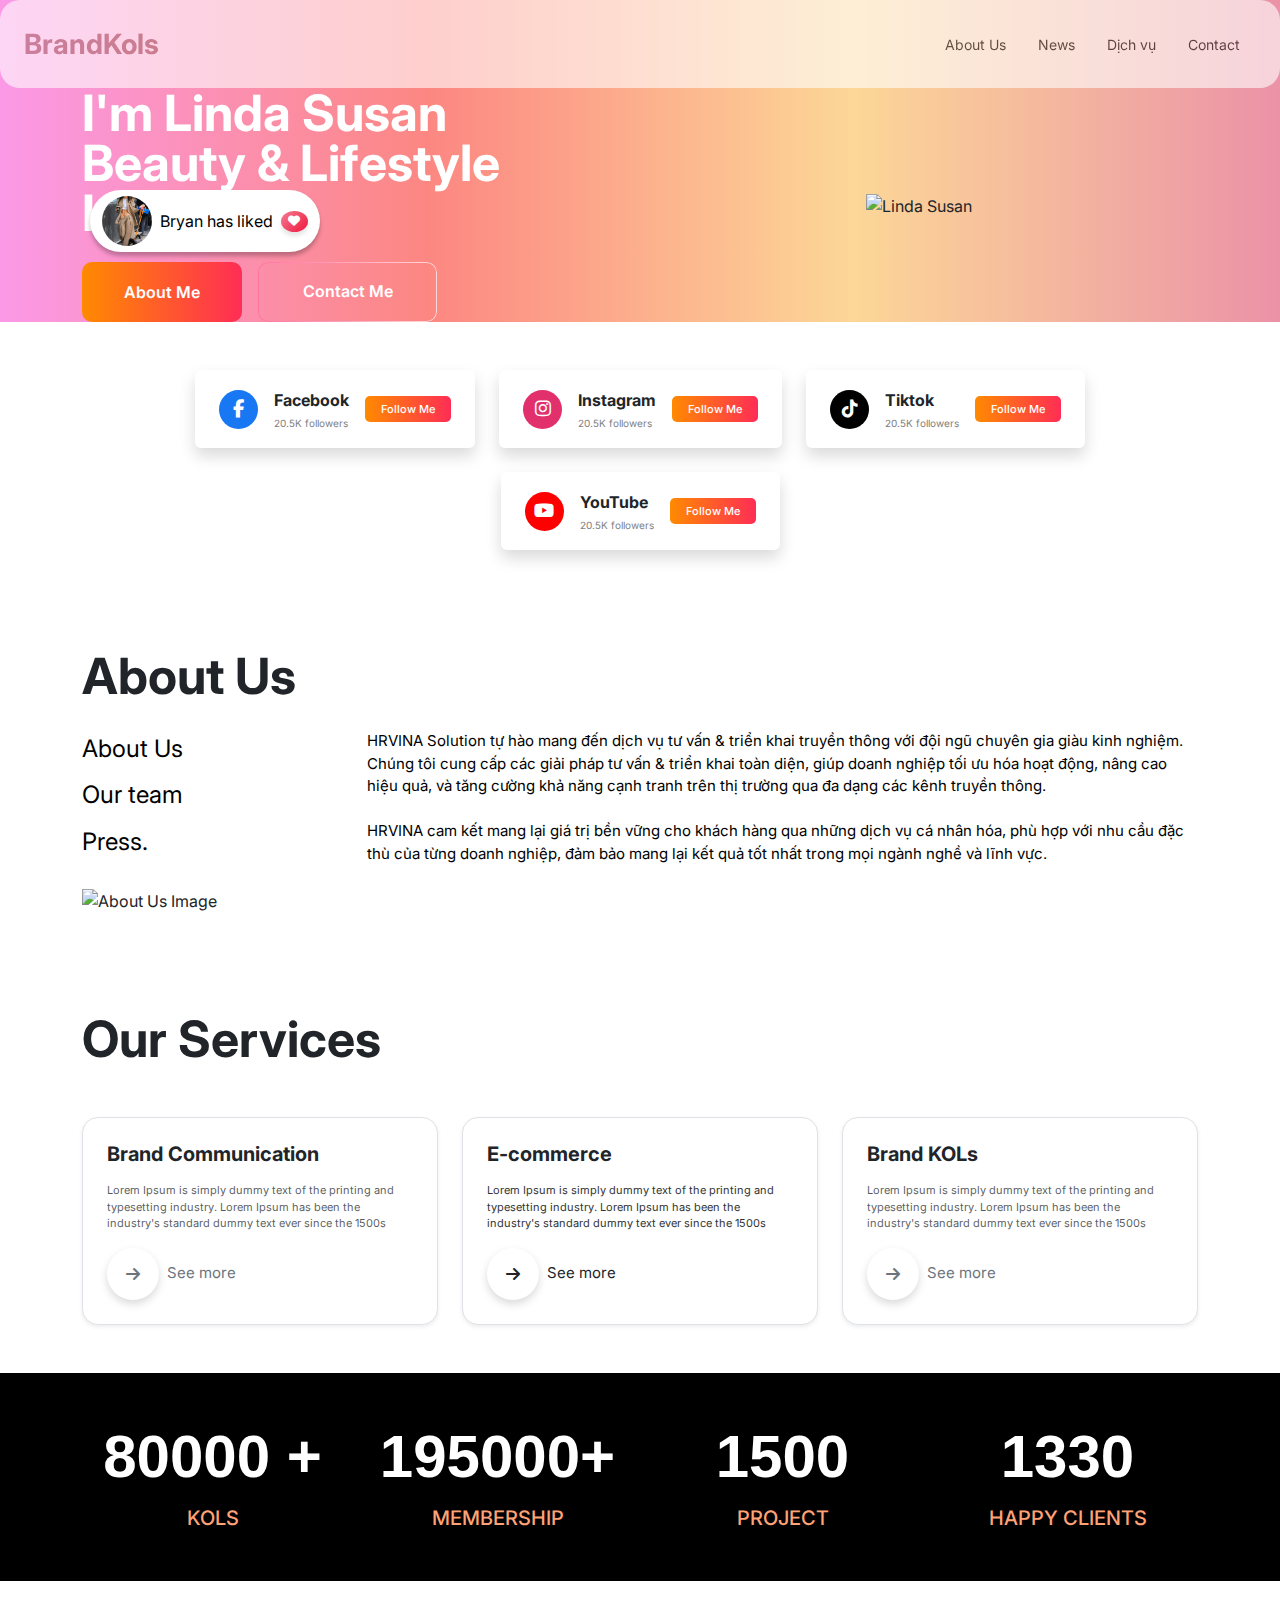
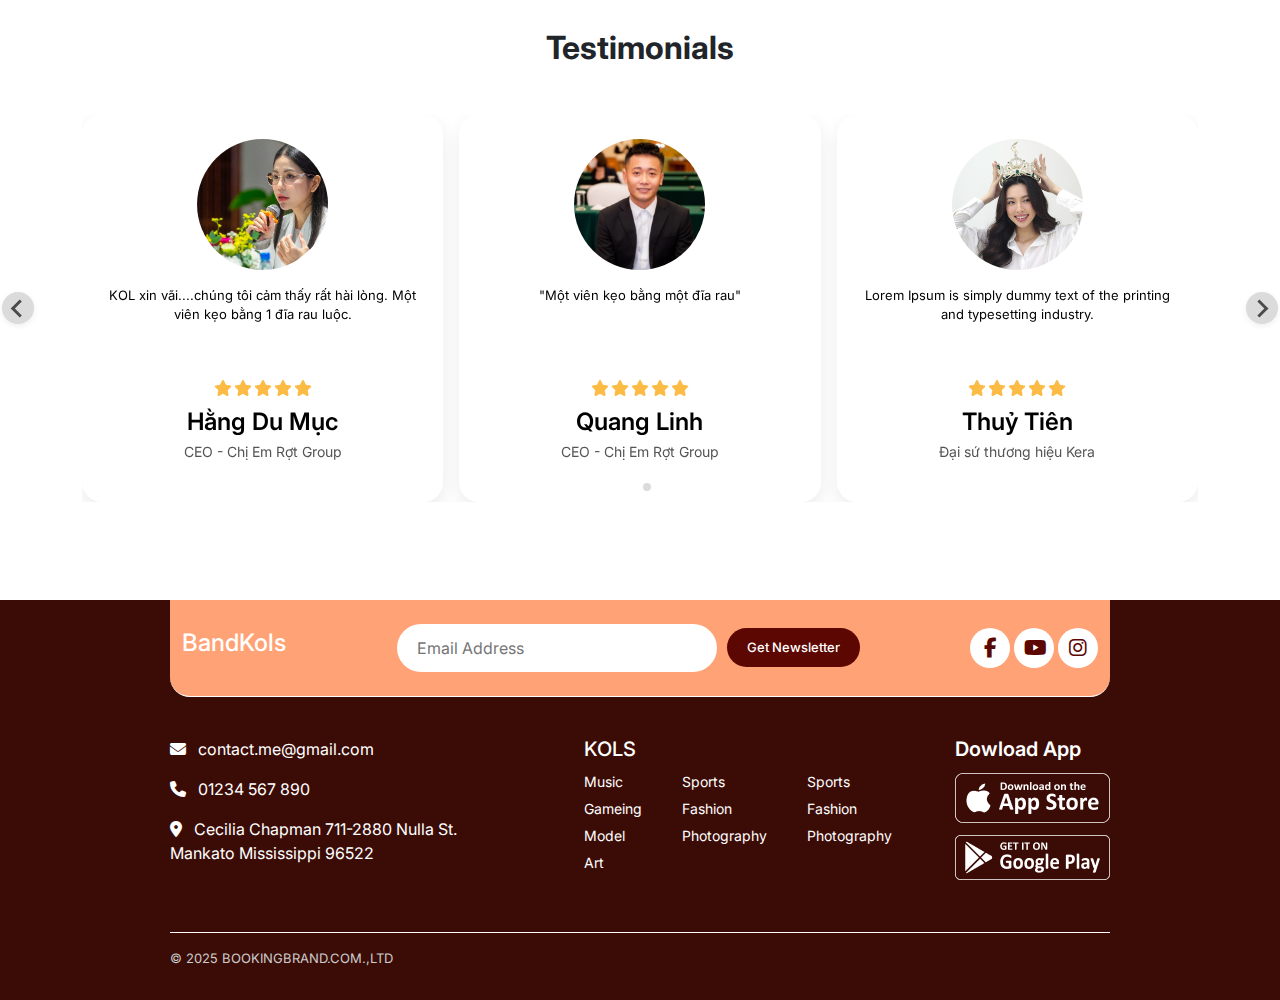
==== index.html @ 8db6a247 "first commit" ====
<!DOCTYPE html>
<html lang="en">
    <head>
        <meta charset="UTF-8" />
        <meta name="viewport" content="width=device-width, initial-scale=1.0" />
        <title>About</title>
        <link
            href="https://cdn.jsdelivr.net/npm/bootstrap@5.3.3/dist/css/bootstrap.min.css"
            rel="stylesheet"
        />
        <link
            href="https://fonts.googleapis.com/css2?family=Inter:wght@400;600;700&display=swap"
            rel="stylesheet"
        />
        <link
            href="https://cdnjs.cloudflare.com/ajax/libs/font-awesome/6.4.0/css/all.min.css"
            rel="stylesheet"
        />
        <link rel="stylesheet" href="css/style.css" />
        <link rel="stylesheet" href="css/home.css" />
        <link
            rel="stylesheet"
            href="https://unpkg.com/swiper/swiper-bundle.min.css"
        />
        <link
            rel="stylesheet"
            href="https://cdn.jsdelivr.net/npm/@splidejs/splide@4.1.4/dist/css/splide.min.css"
        />
    </head>

    <nav class="bg-white d-flex justify-content-center color_background_header">
        <div class="navbar_top_header header-wrapper d-flex justify-content-between align-items-center px-4 w-100">
          <!-- Logo -->
          <div class="fw-bold logo-text">BrandKols</div>
    
          <!-- Navigation (Desktop) -->
          <ul class="nav d-none d-md-flex">
            <li class="nav-item"><a class="nav-link" href="#">About Us</a></li>
            <li class="nav-item"><a class="nav-link" href="#">News</a></li>
            <li class="nav-item"><a class="nav-link" href="#">Dịch vụ</a></li>
            <li class="nav-item"><a class="nav-link" href="#">Contact</a></li>
          </ul>
    
          <!-- Hamburger (Mobile) -->
          <button class="btn d-md-none" type="button" data-bs-toggle="offcanvas" data-bs-target="#mobileMenu" aria-controls="mobileMenu">
            <i class="fas fa-bars fa-lg"></i>
          </button>
        </div>
      </nav>
    
      <!-- Offcanvas menu (Mobile) -->
      <div class="offcanvas offcanvas-end text-bg-white" tabindex="-1" id="mobileMenu" aria-labelledby="mobileMenuLabel">
        <div class="offcanvas-header">
          <h5 class="offcanvas-title fw-bold" id="mobileMenuLabel">Menu</h5>
          <button type="button" class="btn-close text-reset" data-bs-dismiss="offcanvas" aria-label="Close"></button>
        </div>
        <div class="offcanvas-body">
          <ul class="nav flex-column">
            <li class="nav-item"><a class="nav-link text-dark fw-semibold" href="#">About Us</a></li>
            <li class="nav-item"><a class="nav-link text-dark fw-semibold" href="#">News</a></li>
            <li class="nav-item"><a class="nav-link text-dark fw-semibold" href="#">Dịch vụ</a></li>
            <li class="nav-item"><a class="nav-link text-dark fw-semibold" href="#">Contact</a></li>
          </ul>
        </div>
      </div>

    <!-- Banner Section -->
    <section class="banner">
        <div
            class="container d-flex align-items-center justify-content-between flex-wrap"
        >
            <div class="like-bubble like-bubble-1">
                <img
                    class="avatar"
                    src="./images/client/home/user2.jpeg"
                    alt="Bryan Avatar"
                />
                <span class="like-text">Bryan has liked</span>
                <div class="like-heart">
                    <i class="fas fa-heart"></i>
                </div>
            </div>
            <div class="text-white" style="max-width: 690px">
                <h1 class="fw-bold mb-4 title_banner">
                    I'm Linda Susan<br />Beauty & Lifestyle<br />Influencer
                </h1>
                <div class="d-flex gap-3">
                    <a href="#" class="btn btn-gradient">About Me</a>
                    <a href="#" class="btn-outline-gradient">Contact Me</a>
                </div>
            </div>
            <div class="col-lg-6 col-12 text-center position-relative">
                <div class="like-bubble">
                    <img
                        class="avatar"
                        src="./images/client/home/user1.jpeg"
                        alt="Bryan Avatar"
                    />
                    <span class="like-text">Bryan has liked</span>
                    <div class="like-heart">
                        <i class="fas fa-heart"></i>
                    </div>
                </div>

                <div class="image_banner_container">
                    <img
                        src="./images/client/home/kol.png"
                        alt="Linda Susan"
                        class="banner_kol"
                    />
                </div>
            </div>
        </div>
    </section>

    <!-- Social Media Section -->
    <section class="py-5 bg-white">
        <div class="container d-flex justify-content-center gap-4 flex-wrap">
            <!-- Facebook -->
            <div
                class="social-card shadow rounded px-4 py-3 d-flex align-items-center gap-3 bg-white"
            >
                <div
                    class="social-icon d-flex align-items-center justify-content-center rounded-circle"
                    style="background-color: #1877f2"
                >
                    <i class="fab fa-facebook-f text-white"></i>
                </div>
                <div class="flex-grow-1">
                    <div class="fw-bold mb-1" style="font-size: 16px">
                        Facebook
                    </div>
                    <div style="font-size: 10px; color: #808080">
                        20.5K followers
                    </div>
                </div>
                <button class="btn btn-follow px-3 py-1">Follow Me</button>
            </div>

            <!-- Instagram -->
            <div
                class="social-card shadow rounded px-4 py-3 d-flex align-items-center gap-3 bg-white"
            >
                <div
                    class="social-icon d-flex align-items-center justify-content-center rounded-circle"
                    style="background-color: #e1306c"
                >
                    <i class="fab fa-instagram text-white"></i>
                </div>
                <div class="flex-grow-1">
                    <div class="fw-bold mb-1" style="font-size: 16px">
                        Instagram
                    </div>
                    <div style="font-size: 10px; color: #808080">
                        20.5K followers
                    </div>
                </div>
                <button class="btn btn-follow px-3 py-1">Follow Me</button>
            </div>

            <!-- TikTok -->
            <div
                class="social-card shadow rounded px-4 py-3 d-flex align-items-center gap-3 bg-white"
            >
                <div
                    class="social-icon d-flex align-items-center justify-content-center rounded-circle"
                    style="background-color: #000000"
                >
                    <i class="fab fa-tiktok text-white"></i>
                </div>
                <div class="flex-grow-1">
                    <div class="fw-bold mb-1" style="font-size: 16px">
                        Tiktok
                    </div>
                    <div style="font-size: 10px; color: #808080">
                        20.5K followers
                    </div>
                </div>
                <button class="btn btn-follow px-3 py-1">Follow Me</button>
            </div>

            <!-- YouTube -->
            <div
                class="social-card shadow rounded px-4 py-3 d-flex align-items-center gap-3 bg-white"
            >
                <div
                    class="social-icon d-flex align-items-center justify-content-center rounded-circle"
                    style="background-color: #ff0000"
                >
                    <i class="fab fa-youtube text-white"></i>
                </div>
                <div class="flex-grow-1">
                    <div class="fw-bold mb-1" style="font-size: 16px">
                        YouTube
                    </div>
                    <div style="font-size: 10px; color: #808080">
                        20.5K followers
                    </div>
                </div>
                <button class="btn btn-follow px-3 py-1">Follow Me</button>
            </div>
        </div>
    </section>

    <!-- About Section -->
    <section class="py-5 bg-white">
        <div class="container">
            <!-- Title lên trên toàn bộ -->
            <div class="row">
                <div class="col-12">
                    <h2
                        class="fw-bold mb-4"
                        class="title_about"
                        style="font-size: 50px"
                    >
                        About Us
                    </h2>
                </div>
            </div>

            <div class="row">
                <!-- Sidebar Text Left -->
                <div class="col-md-3 mb-4 mb-md-0">
                    <div class="about-sidebar-text">
                        <p class="mb-2">About Us</p>
                        <p class="mb-2">Our team</p>
                        <p class="mb-0">Press.</p>
                    </div>
                </div>

                <!-- Content Right -->
                <div class="col-md-9">
                    <p class="mb-4" style="font-size: 15px; color: #000">
                        HRVINA Solution tự hào mang đến dịch vụ tư vấn &amp;
                        triển khai truyền thông với đội ngũ chuyên gia giàu kinh
                        nghiệm. Chúng tôi cung cấp các giải pháp tư vấn &amp;
                        triển khai toàn diện, giúp doanh nghiệp tối ưu hóa hoạt
                        động, nâng cao hiệu quả, và tăng cường khả năng cạnh
                        tranh trên thị trường qua đa dạng các kênh truyền thông.
                        <br /><br />
                        HRVINA cam kết mang lại giá trị bền vững cho khách hàng
                        qua những dịch vụ cá nhân hóa, phù hợp với nhu cầu đặc
                        thù của từng doanh nghiệp, đảm bảo mang lại kết quả tốt
                        nhất trong mọi ngành nghề và lĩnh vực.
                    </p>
                </div>

                <div class="col-12">
                    <img
                        src="https://s3-alpha-sig.figma.com/img/ba74/3aff/f678697fcba863fe4411a57c6e38a514?Expires=1745798400&Key-Pair-Id=APKAQ4GOSFWCW27IBOMQ&Signature=Lo4QuohVaTyLdgjmE0UCAvsuoHHWmlbDdpWrbuQy6jIqQPmi07xOGeUFjFyzWnutqctYWrr8S89gPOhdlwSMHkicNh2QRIj278FguVv9rBLq82-7EhKbW~nOjTUVV0WBbpgcPv1z~[base64]"
                        alt="About Us Image"
                        class="about-us-img"
                    />
                </div>
            </div>
        </div>
    </section>

    <!-- Our Services   -->
    <section class="py-5 bg-white">
        <div class="container">
            <h2 class="fw-bold mb-5" style="font-size: 50px">Our Services</h2>
            <div class="row g-4">
                <!-- Card 1 -->
                <div class="col-md-4">
                    <div
                        class="service-card p-4 h-100 shadow-sm rounded-4 border"
                    >
                        <h5 class="fw-bold mb-3" style="font-size: 20px">
                            Brand Communication
                        </h5>
                        <p class="text-muted mb-3" style="font-size: 11px">
                            Lorem Ipsum is simply dummy text of the printing and
                            typesetting industry. Lorem Ipsum has been the
                            industry's standard dummy text ever since the 1500s
                        </p>
                        <div class="d-flex align-items-center gap-2 mt-auto">
                            <div class="icon-circle">
                                <i
                                    class="fa-solid fa-arrow-right text-secondary"
                                ></i>
                            </div>
                            <span class="text-secondary" style="font-size: 15px"
                                >See more</span
                            >
                        </div>
                    </div>
                </div>

                <!-- Card 2 - Highlight -->
                <div class="col-md-4">
                    <div
                        class="service-card p-4 h-100 shadow-sm rounded-4 border"
                    >
                        <h5 class="fw-bold mb-3" style="font-size: 20px">
                            E-commerce
                        </h5>
                        <p class="mb-3" style="font-size: 11px">
                            Lorem Ipsum is simply dummy text of the printing and
                            typesetting industry. Lorem Ipsum has been the
                            industry's standard dummy text ever since the 1500s
                        </p>
                        <div class="d-flex align-items-center gap-2 mt-auto">
                            <div class="icon-circle bg-white">
                                <i
                                    class="fa-solid fa-arrow-right text-dark"
                                ></i>
                            </div>
                            <span class="text-dark" style="font-size: 15px"
                                >See more</span
                            >
                        </div>
                    </div>
                </div>

                <!-- Card 3 -->
                <div class="col-md-4">
                    <div
                        class="service-card p-4 h-100 shadow-sm rounded-4 border"
                    >
                        <h5 class="fw-bold mb-3" style="font-size: 20px">
                            Brand KOLs
                        </h5>
                        <p class="text-muted mb-3" style="font-size: 11px">
                            Lorem Ipsum is simply dummy text of the printing and
                            typesetting industry. Lorem Ipsum has been the
                            industry's standard dummy text ever since the 1500s
                        </p>
                        <div class="d-flex align-items-center gap-2 mt-auto">
                            <div class="icon-circle">
                                <i
                                    class="fa-solid fa-arrow-right text-secondary"
                                ></i>
                            </div>
                            <span class="text-secondary" style="font-size: 15px"
                                >See more</span
                            >
                        </div>
                    </div>
                </div>
            </div>
        </div>
    </section>
    <!-- Stat Counter Section -->
    <section class="stat-section py-5">
        <div class="container">
            <div class="row text-center text-white">
                <div class="col-md-3">
                    <h2 class="stat-number">80000 +</h2>
                    <p class="stat-label">KOLS</p>
                </div>
                <div class="col-md-3">
                    <h2 class="stat-number">195000+</h2>
                    <p class="stat-label">MEMBERSHIP</p>
                </div>
                <div class="col-md-3">
                    <h2 class="stat-number">1500</h2>
                    <p class="stat-label">PROJECT</p>
                </div>
                <div class="col-md-3">
                    <h2 class="stat-number">1330</h2>
                    <p class="stat-label">HAPPY CLIENTS</p>
                </div>
            </div>
        </div>
    </section>
    <!-- Testimonial  -->
    <section class="testimonial-section py-5 bg-white">
        <div class="container">
            <h2 class="text-center fw-bold mb-5">Testimonials</h2>
            <div class="splide" id="testimonial-carousel">
                <div class="splide__track">
                    <ul class="splide__list">
                        <li class="splide__slide">
                            <div class="testimonial-card p-4 text-center">
                                <img src="./images/client/home/testimonial/user1.jpeg" alt="avatar" class="testimonial-avatar mb-3" />
                                <p class="testimonial-content">KOL xin vãi....chúng tôi cảm thấy rất hài lòng. Một viên kẹo bằng 1 đĩa rau luộc.</p>
                                <div class="testimonial-stars mb-2">
                                    <i class="fas fa-star"></i><i class="fas fa-star"></i><i class="fas fa-star"></i><i class="fas fa-star"></i><i class="fas fa-star"></i>
                                </div>
                                <h5 class="testimonial-name">Hằng Du Mục</h5>
                                <p class="testimonial-role">CEO - Chị Em Rợt Group</p>
                            </div>
                        </li>
                        <li class="splide__slide">
                            <div class="testimonial-card p-4 text-center">
                                <img src="./images/client/home/testimonial/user2.png" alt="avatar" class="testimonial-avatar mb-3" />
                                <p class="testimonial-content">"Một viên kẹo bằng một đĩa rau"</p>
                                <div class="testimonial-stars mb-2">
                                    <i class="fas fa-star"></i><i class="fas fa-star"></i><i class="fas fa-star"></i><i class="fas fa-star"></i><i class="fas fa-star"></i>
                                </div>
                                <h5 class="testimonial-name">Quang Linh</h5>
                                <p class="testimonial-role">CEO - Chị Em Rợt Group</p>
                            </div>
                        </li>
                        <li class="splide__slide">
                            <div class="testimonial-card p-4 text-center">
                                <img src="./images/client/home/testimonial/user3.jpeg" alt="avatar" class="testimonial-avatar mb-3" />
                                <p class="testimonial-content">Lorem Ipsum is simply dummy text of the printing and typesetting industry.</p>
                                <div class="testimonial-stars mb-2">
                                    <i class="fas fa-star"></i><i class="fas fa-star"></i><i class="fas fa-star"></i><i class="fas fa-star"></i><i class="fas fa-star"></i>
                                </div>
                                <h5 class="testimonial-name">Thuỷ Tiên</h5>
                                <p class="testimonial-role">Đại sứ thương hiệu Kera</p>
                            </div>
                        </li>
                        <li class="splide__slide">
                            <div class="testimonial-card p-4 text-center">
                                <img src="./images/client/home/testimonial/odp.jpeg" alt="avatar" class="testimonial-avatar mb-3" />
                                <p class="testimonial-content">Lorem Ipsum is simply dummy text of the printing and typesetting industry.</p>
                                <div class="testimonial-stars mb-2">
                                    <i class="fas fa-star"></i><i class="fas fa-star"></i><i class="fas fa-star"></i><i class="fas fa-star"></i><i class="fas fa-star"></i>
                                </div>
                                <h5 class="testimonial-name">Ôn Dĩ Phàm</h5>
                                <p class="testimonial-role">OP</p>
                            </div>
                        </li>
                    </ul>
                </div>
            </div>
        </div>
    </section>
    <!-- Footer  -->
    <footer class="footer">
        <div class="newsletter-bar">
            <div class="newsletter-content container">
                <h4>BandKols</h4>
                <div class="newsletter-form">
                    <input type="email" placeholder="Email Address" />
                    <button class="btn-newsletter">Get Newsletter</button>
                </div>
                <div class="social-icons">
                    <i class="fab fa-facebook-f"></i>
                    <i class="fab fa-youtube"></i>
                    <i class="fab fa-instagram"></i>
                </div>
            </div>
        </div>

        <div class="footer-main container">
            <div class="footer-contact">
                <p><i class="fas fa-envelope"></i> contact.me@gmail.com</p>
                <p><i class="fas fa-phone"></i> 01234 567 890</p>
                <p>
                    <i class="fas fa-map-marker-alt"></i> Cecilia Chapman
                    711-2880 Nulla St. Mankato Mississippi 96522
                </p>
            </div>
            <div class="footer-links-container">
                <div class="footer-links">
                    <h5>KOLS</h5>
                    <div class="link-columns">
                        <ul>
                            <li>Music</li>
                            <li>Gameing</li>
                            <li>Model</li>
                            <li>Art</li>
                        </ul>
                        <ul>
                            <li>Sports</li>
                            <li>Fashion</li>
                            <li>Photography</li>
                        </ul>
                        <ul>
                            <li>Sports</li>
                            <li>Fashion</li>
                            <li>Photography</li>
                        </ul>
                    </div>
                </div>
                <div class="footer-app">
                    <h5>Dowload App</h5>
                    <img
                        src="images/client/footers/appstore.png"
                        alt="App Store"
                        class="store-btn"
                    />
                    <img
                        src="images/client/footers/google_play.png"
                        alt="Google Play"
                        class="store-btn"
                    />
                </div>
            </div>
        </div>

        <div class="footer-bottom">
            <p>© 2025 BOOKINGBRAND.COM.,LTD</p>
        </div>
    </footer>
    <!-- Scripts -->
    <script src="https://cdn.jsdelivr.net/npm/@splidejs/splide@4.1.4/dist/js/splide.min.js"></script>
    <script src="js/home.js"></script>
    <script src="https://cdn.jsdelivr.net/npm/bootstrap@5.3.3/dist/js/bootstrap.bundle.min.js"></script>
</html>
---- css/style.css ----
body {
    font-family: "Inter", sans-serif;
}
/* HEAER  */

.header-wrapper {
    width: 1320px;
    max-width: 100%;
    height: 88px;
    background: #fff;
    border-radius: 20px;
}

.logo-text {
    font-size: 28px;
    font-weight: 700;
  
}

/* Menu link style */
.nav-link {
    font-family: "Inter";
    font-size: 14px;
    font-weight: 400;
    color: #000;
}

/* Hamburger icon */
.menu-icon {
    font-size: 28px;
    color: #6e3f64;
}

.banner{
    background: linear-gradient(90deg,#FB99E7, #FC8782,#FCD797, #EB92A7 );
    overflow: hidden;
}

.title_banner {
    font-family: 'Inter', sans-serif;
    font-size: 50px;
    font-weight: 800;
    line-height: 1;
    color: #fff;
    text-align: left;
}


.banner_kol {
    width: 542px;
    max-width: 100%;
    object-fit: cover;
}

/* Main content */
.like-bubble {
    display: flex;
    align-items: center;
    position: absolute;
    top: 530px; /* điều chỉnh vị trí theo thiết kế */
    left: 0px;
    background-color: white;
    border-radius: 31px;
    padding: 6px 12px;
    box-shadow: 0 4px 4px rgba(0, 0, 0, 0.25);
    max-width: fit-content;
    z-index: 10;
}

.like-bubble-1 {
    top: 190px;
    left: 7%;
}

.like-bubble .avatar {
    width: 50px;
    height: 50px;
    border-radius: 50%;
    object-fit: cover;
    margin-right: 8px;
}

.like-bubble .like-text {
    font-family: "Inter", sans-serif;
    font-size: 16px;
    color: #000;
    font-weight: 400;
    line-height: 1;
}

.like-bubble .like-heart {
    width: 27px;
    height: 21px;
    background: linear-gradient(135deg, #f57d93, #ef143c);
    border-radius: 50%;
    display: flex;
    align-items: center;
    justify-content: center;
    margin-left: 8px;
    box-shadow: 0 4px 4px rgba(0, 0, 0, 0.1);
}

.like-bubble .like-heart i {
    color: white;
    font-size: 12px;
}

/* ______ */


/* BUTTON - Gradient Filled */
.btn-gradient {
    background: linear-gradient(90deg, #ff8a00, #ff2d55);
    border: none;
    color: white;
    font-weight: 600;
    border-radius: 10px;
    width: 160px;
    height: 60px;
    display: flex;
    align-items: center;
    justify-content: center;
    transition: all 0.3s ease;
}

/* BUTTON - Gradient Outline */
.btn-outline-gradient {
    text-decoration: none;
    position: relative;
    display: inline-block;
    width: 179px;
    height: 60px;
    line-height: 58px;
    text-align: center;
    font-weight: 600;
    color: white;
    border-radius: 10px;
    z-index: 1;
    transition: all 0.3s ease;
}

.btn-outline-gradient:hover::before {
    background: linear-gradient(90deg, #ff417c, #ffb7b7);
    /* đậm hơn */
}

.btn-outline-gradient::before {
    content: "";
    position: absolute;
    inset: 0;
    padding: 1px;
    border-radius: 10px;
    background: linear-gradient(90deg, #ff73a1, #ffdada);
    -webkit-mask: linear-gradient(#fff 0 0) content-box,
        linear-gradient(#fff 0 0);
    -webkit-mask-composite: xor;
    mask-composite: exclude;
    z-index: -1;
}

.btn-outline-gradient:hover,
.btn-gradient:hover {
    transform: translateY(-4px);
}

/* SOCIAL CARD */
.social-card {
    height: 78px;
    background-color: #fff;
    border-radius: 10px;
    box-shadow: 0 8px 20px rgba(0, 0, 0, 0.06);
    display: flex;
    align-items: center;
    padding: 16px;
    gap: 16px;
    transition: transform 0.2s ease-in-out;
}

.social-card:hover {
    transform: translateY(-4px);
}

.social-icon {
    width: 39px;
    height: 39px;
    min-width: 39px;
    min-height: 39px;
    border-radius: 50%;
    font-size: 18px;
    display: flex;
    align-items: center;
    justify-content: center;
    flex-shrink: 0;
}

.social-info {
    flex-grow: 1;
}

.social-info .social-name {
    font-size: 16px;
    font-weight: 600;
    color: #111;
    margin-bottom: 2px;
}

.social-info .social-followers {
    font-size: 10px;
    color: #808080;
    margin: 0;
}

/* Follow Me Button */
.btn-follow {
    font-size: 11px;
    font-weight: 500;
    color: #fff;
    background: linear-gradient(90deg, #ff8a00, #ff2d55);
    border: none;
    border-radius: 5px;
    height: 26px;
    padding: 0 12px;
    white-space: nowrap;
    transition: background 0.3s;
}

.btn-follow:hover {
    background: linear-gradient(90deg, #ff2d55, #ff8a00);
}

/* About Us  */
.about-sidebar-text {
    font-size: 24px;
    font-weight: 400;
    font-family: "Inter", sans-serif;
    color: #000;
    line-height: 1.6;
}

.about-us-img {
    width: 100%;
    display: block;
}

.title_about{
    margin-left: 25%;
}

.our-services-title {
    font-size: 50px;
    font-weight: 600;
    margin-bottom: 40px;
    color: #000;
}

.service-card {
    background-color: #fff;
    transition: all 0.3s ease;
    border: 1px solid #eee;
}

.service-card h5 {
    font-size: 20px;
    font-weight: 700;
    margin-bottom: 12px;
}

.service-card p {
    font-size: 11px;
    color: #333;
    margin-bottom: 16px;
}

.service-card .see-more {
    display: flex;
    align-items: center;
    gap: 10px;
    margin-top: auto;
}

.service-card .see-more span {
    font-size: 15px;
    font-weight: 400;
    color: #333;
}

.icon-circle {
    width: 52px;
    height: 52px;
    background-color: white;
    border-radius: 50%;
    display: flex;
    align-items: center;
    justify-content: center;
    box-shadow: 0px 4px 4px rgba(0, 0, 0, 0.25);
}

.service-highlight h5,
.service-highlight p,
.service-highlight .see-more span {
    color: #000 !important;
}

/* Text và icon màu đen khi hover để đảm bảo dễ đọc */
.service-card:hover h5,
.service-card:hover p,
.service-card:hover span {
    color: #000 !important;
}

.service-card .icon-circle {
    width: 52px;
    height: 52px;
    border-radius: 50%;
    display: flex;
    align-items: center;
    justify-content: center;
    box-shadow: 0 4px 8px rgba(0, 0, 0, 0.15);
    transition: background-color 0.3s ease;
}

.service-card:hover {
    cursor: pointer;
    background-color: #ffa276;
    transform: translateY(-4px);
    border-color: transparent;
}

/* Testimonial   */
.testimonial-title {
    font-size: 42px;
    color: #000;
}

.testimonial-card {
    background-color: #fff;
    border-radius: 20px;
    box-shadow: 0 8px 20px rgba(0, 0, 0, 0.08);
    transition: all 0.3s ease;
}

.testimonial-card:hover {
    cursor: pointer;
    transform: translateY(-6px);
    box-shadow: 0 12px 24px rgba(0, 0, 0, 0.15);
}

.testimonial-avatar {
    width: 131px;
    height: 131px;
    border-radius: 50%;
    object-fit: cover;
}

.testimonial-content {
    height: 78px;
    font-size: 13px;
    color: #000;
    margin-bottom: 12px;
    line-height: 1.5;
}

.testimonial-stars i {
    color: #fcbb45;
    font-size: 16px;
    margin: 0 1px;
}

.testimonial-name {
    font-weight: 600;
    font-size: 24px;
    color: #000;
    margin-bottom: 4px;
}

.testimonial-role {
    font-size: 14px;
    color: #555;
}

/* Stat Counter Section */
.stat-section {
    background-color: #000000;
    padding: 60px 0;
}

.stat-number {
    font-family: "Rajdhani", sans-serif;
    font-size: 60px;
    font-weight: 700;
    color: #ffffff;
    margin-bottom: 10px;
}

.stat-label {
    font-family: "Inter", sans-serif;
    font-size: 20px;
    font-weight: 500;
    color: #ffa276;
    margin: 0;
}

/* Footer  */
.footer {
    background-color: #3b0c06;
    color: white;
    font-family: "Inter", sans-serif;
    padding-top: 0;
}

.footer-links-container{
    width: 56%;
    display: flex;
    justify-content: space-between;
}

/* Top bar */
.newsletter-bar {
    background-color: #ffa276;
    padding: 24px 0;
    border-bottom: 1px solid #fff;
    border-radius: 0 0 20px 20px;
}

.newsletter-content {
    display: flex;
    align-items: center;
    justify-content: space-between;
    gap: 20px;
    flex-wrap: wrap;
}

.newsletter-form {
    display: flex;
    align-items: center;
    gap: 10px;
}

.newsletter-form input {
    padding: 12px 20px;
    border-radius: 25px;
    border: none;
    width: 320px;
    max-width: 100%;
}

.btn-newsletter {
    background-color: #5c0702;
    color: white;
    border: none;
    padding: 10px 20px;
    border-radius: 20px;
    font-size: 13px;
    font-weight: 500;
    cursor: pointer;
}

.social-icons i {
    font-size: 20px;
    background: white;
    color: #5c0702;
    border-radius: 50%;
    padding: 10px;
    width: 40px;
    height: 40px;
    text-align: center;
    line-height: 20px;
}

/* Footer */
.footer {
    margin-top: 50px;
    padding: 0 170px 0px;
}

.footer-main {
    display: flex;
    justify-content: space-between;
    padding: 40px 0;
    flex-wrap: wrap;
    gap: 40px;
}

.footer-contact p i {
    margin-right: 8px;
}

.footer-links h5 {
    font-size: 20px;
    margin-bottom: 10px;
}

.link-columns {
    display: flex;
    gap: 40px;
}

.link-columns ul {
    list-style: none;
    padding: 0;
    margin: 0;
}

.link-columns li {
    font-size: 14px;
    margin-bottom: 6px;
}

/* App section */
.footer-app h5 {
    font-family: 'Inter', sans-serif;
    font-size: 20px;
    font-weight: 600;
    color: #ffffff;
    margin-bottom: 12px;
}

.store-btn {
    display: block;
    width: 155px;
    height: auto;
    margin-bottom: 12px;
}


/* Bottom */
.footer-bottom {
    font-size: 13px;
    color: #ccc;
    border-top: 1px solid #fff;
    padding: 16px 0;
}

.footer-contact p {
    max-width: 300px;
    word-wrap: break-word;
    white-space: normal;
}
@media (max-width: 1200px) {
    h1.fw-bold {
        font-size: 56px !important;
    }

    .btn-gradient,
    .btn-outline-gradient {
        width: 140px;
        height: 50px;
    }

    .like-bubble {
        transform: scale(0.9);
    }
}

@media (max-width: 992px) {
    .like-bubble-1 {
        top: 160px;
        left: 80px;
    }

    .like-bubble {
        top: 480px;
    }

    .btn-gradient,
    .btn-outline-gradient {
        width: 130px;
        height: 45px;
        font-size: 14px;
    }

    .about-sidebar-text {
        font-size: 20px;
    }

    .service-card h5 {
        font-size: 18px;
    }

    .stat-number {
        font-size: 42px;
    }
}

@media (max-width: 768px) {
    h1.fw-bold {
        font-size: 50px !important;
    }
    .title_banner{
        opacity: 0.8;
        max-width: 100%;
    }
    .btn.btn-gradient, .btn-outline-gradient {
        display: none;
      }

    .text-white {
        text-align: center;
        margin: 0 auto;
    }

    .container.d-flex.align-items-center {
        justify-content: center !important;
        text-align: center;
    }

    .like-bubble {
        top: 450px;
        left: 50%;
        transform: translateX(-50%) scale(0.9);
    }

    .btn-gradient,
    .btn-outline-gradient {
        width: 120px;
        height: 45px;
        font-size: 14px;
        margin: 0 auto;
    }

    .newsletter-content {
        flex-direction: column;
        align-items: flex-start;
    }

    .footer-main {
        flex-direction: column;
        padding: 20px;
    }

    .link-columns {
        flex-direction: column;
    }

    .stat-section .col-md-3 {
        margin-bottom: 24px;
    }

    .stat-number {
        font-size: 36px;
    }
}

@media (max-width: 576px) {
    .navbar_top_header{
        margin: 0 20px;
    }
    .title_banner{
        margin: 40px 10px 0px 10px;
    }
    .like-bubble {
        top: 340px;
        transform: translateX(-50%) scale(0.8);
    }
    .like-bubble-1 {
        top: 440px;
        left: 99px;
        width: 176px;
    }
    .banner_kol {
        margin-left: 95px;
    }
    .like-bubble .avatar{
       width: 36px;
       height: 36px;
       flex-shrink: 0;
    }
    .btn-gradient,
    .btn-outline-gradient {
        width: 100%;
        max-width: 250px;
    }

    .newsletter-form {
        flex-direction: column;
        align-items: stretch;
        width: 100%;
    }

    .newsletter-form input {
        width: 100%;
    }

    .social-card {
        flex-direction: column;
        height: auto;
        align-items: flex-start;
    }

    .testimonial-avatar {
        width: 100px;
        height: 100px;
    }
}

/* header  */
@media (max-width: 992px) {
    .header-wrapper {
        height: 70px;
        border-radius: 16px;
    }

    .logo-text {
        font-size: 24px;
    }

    .menu-icon {
        font-size: 24px;
    }
}

@media (max-width: 768px) {
    .header-wrapper {
        padding: 0 16px;
        height: 60px;
        border-radius: 12px;
        justify-content: space-between;
    }

    .logo-text {
        font-size: 20px;
    }

    nav .nav {
        display: none !important;
      }

    .menu-icon {
        display: block;
        font-size: 24px;
    }
}

/* footer responsive */
@media (max-width: 992px) {
    .footer {
        padding: 0 40px;
    }

    .footer-main {
        flex-direction: column;
        align-items: flex-start;
        padding: 30px 0;
        gap: 30px;
    }

    .link-columns {
        flex-wrap: wrap;
        gap: 24px;
    }

    .footer-contact p {
        font-size: 14px;
    }

    .footer-links h5,
    .footer-app h5 {
        font-size: 18px;
    }

    .store-btn {
        width: 140px;
    }

    .newsletter-bar {
        flex-direction: column;
        text-align: left;
        gap: 16px;
        padding: 20px;
        border-radius: 0 0 20px 20px;
    }

    .newsletter-form {
        width: 100%;
        flex-direction: column;
        gap: 12px;
    }

    .newsletter-form input {
        width: 100%;
    }

    .social-icons {
        display: flex;
        gap: 10px;
    }

    .social-icons i {
        width: 36px;
        height: 36px;
        font-size: 18px;
    }
}

@media (max-width: 576px) {
    .footer {
        padding: 0 20px;
    }
    .footer-links-container{
        display: flex;
        justify-content: space-between;
    }
    .footer-contact,
    .footer-links,
    .footer-app {
        width: 100%;
    }

    .footer-contact p,
    .footer-links li {
        font-size: 13px;
    }

    .footer-links h5,
    .footer-app h5 {
        font-size: 16px;
    }

    .store-btn {
        width: 100%;
        max-width: 280px;
    }

    .footer-bottom {
        font-size: 12px;
    }

    .newsletter-bar {
        padding: 20px 16px;
    }

    .newsletter-form input {
        font-size: 14px;
    }

    .btn-newsletter {
        width: 100%;
    }
    .footer-links li {
        font-size: 12px;
    }

    .store-btn {
        width: 100%;
        max-width: 250px;
    }

    .footer-links,
    .footer-app {
        width: 100%;
    }
}
---- css/home.css ----
.color_background_header {
    background: linear-gradient(90deg, #fb99e7, #fc8782, #fcd797, #eb92a7);
}

.header-wrapper {
    opacity: 0.6;
    width: 1320px !important;
    max-width: 100%;
}

.logo-text{
    color: #AB6E6E;
}
/* CSS để đẩy mũi tên ra xa 2 bên */
.splide__arrow--prev {
    left: -80px; /* chỉnh khoảng cách bên trái */
}

.splide__arrow--next {
    right: -80px; /* chỉnh khoảng cách bên phải */
}

/* Tùy chọn: tăng kích thước mũi tên nếu muốn */
.splide__arrow {
    position: absolute;
    top: 50%;
    transform: translateY(-50%);
    z-index: 10;
    background-color: #ddd;
    width: 40px;
    height: 40px;
    border-radius: 50%;
    box-shadow: 0 2px 6px rgba(0,0,0,0.1);
}

.splide {
    position: relative;
}

.splide__arrow {
    position: absolute;
    top: 50%;
    transform: translateY(-50%);
    z-index: 10;
    background-color: #ddd;
    width: 40px;
    height: 40px;
    border-radius: 50%;
    box-shadow: 0 2px 6px rgba(0, 0, 0, 0.1);
}

.splide__arrow--prev {
    left: -80px !important;
}

.splide__arrow--next {
    right: -80px !important;
}

@media (max-width: 768px) {
    .splide__arrow--prev {
        left: -5px !important;
    }

    .splide__arrow--next {
        right: -5px !important;
    }
}
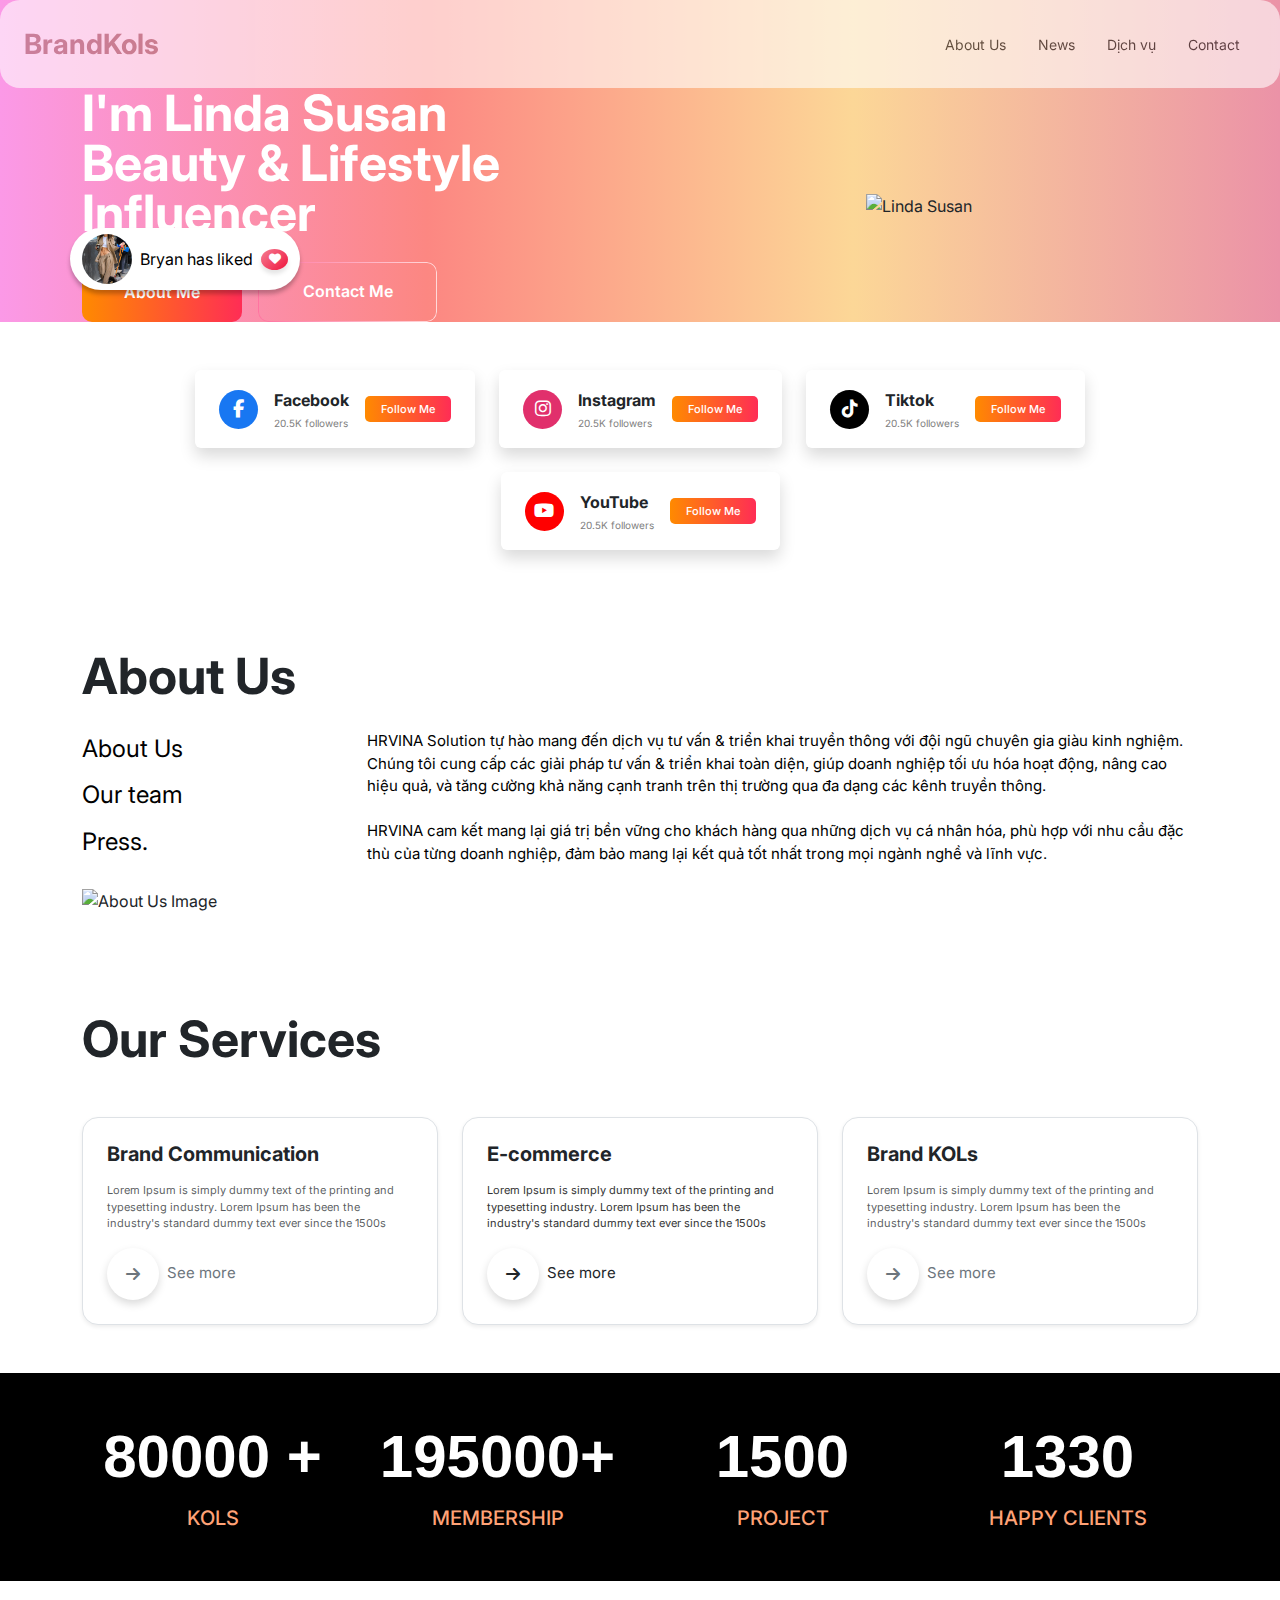
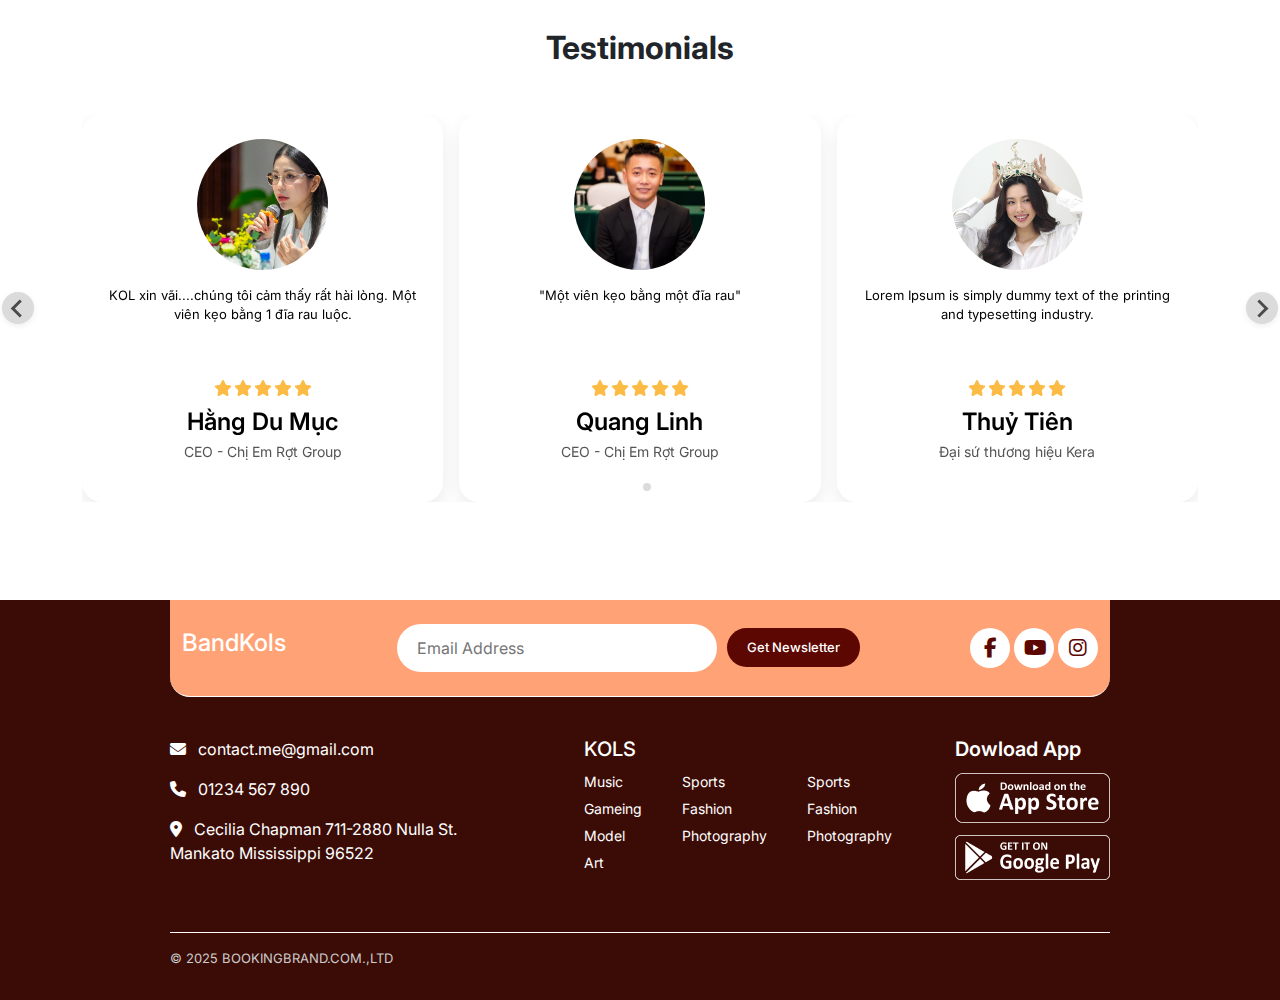
==== commit 292b8bf4: "Fix UI Home" ====
--- a/index.html
+++ b/index.html
@@ -3,7 +3,7 @@
     <head>
         <meta charset="UTF-8" />
         <meta name="viewport" content="width=device-width, initial-scale=1.0" />
-        <title>About</title>
+        <title>Home</title>
         <link
             href="https://cdn.jsdelivr.net/npm/bootstrap@5.3.3/dist/css/bootstrap.min.css"
             rel="stylesheet"
@@ -67,7 +67,7 @@
     <!-- Banner Section -->
     <section class="banner">
         <div
-            class="container d-flex align-items-center justify-content-between flex-wrap"
+            class="sub_banner_home container d-flex align-items-center justify-content-between flex-wrap"
         >
             <div class="like-bubble like-bubble-1">
                 <img
--- a/css/style.css
+++ b/css/style.css
@@ -68,8 +68,7 @@
 }
 
 .like-bubble-1 {
-    top: 190px;
-    left: 7%;
+    top: 140px;
 }
 
 .like-bubble .avatar {
--- a/css/home.css
+++ b/css/home.css
@@ -57,6 +57,10 @@
     right: -80px !important;
 }
 
+.sub_banner_home{
+    position: relative;
+}
+
 @media (max-width: 768px) {
     .splide__arrow--prev {
         left: -5px !important;
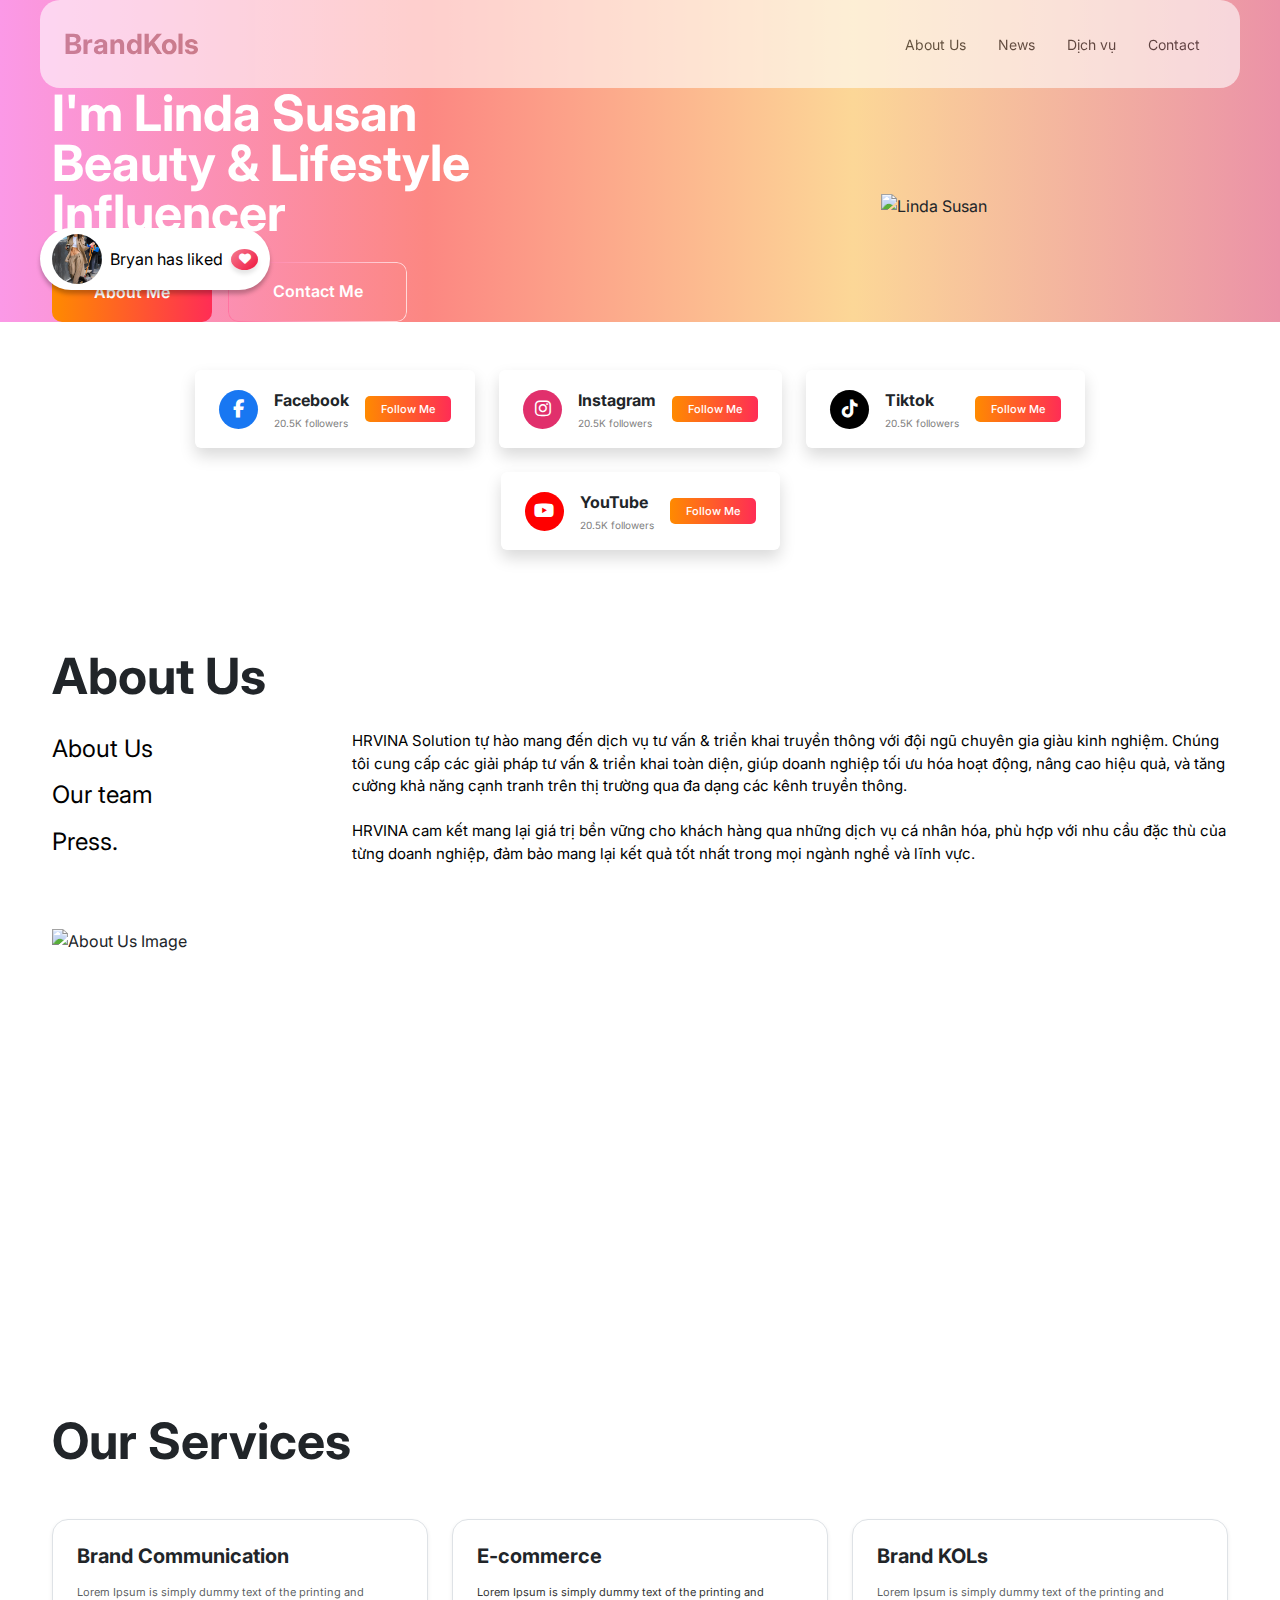
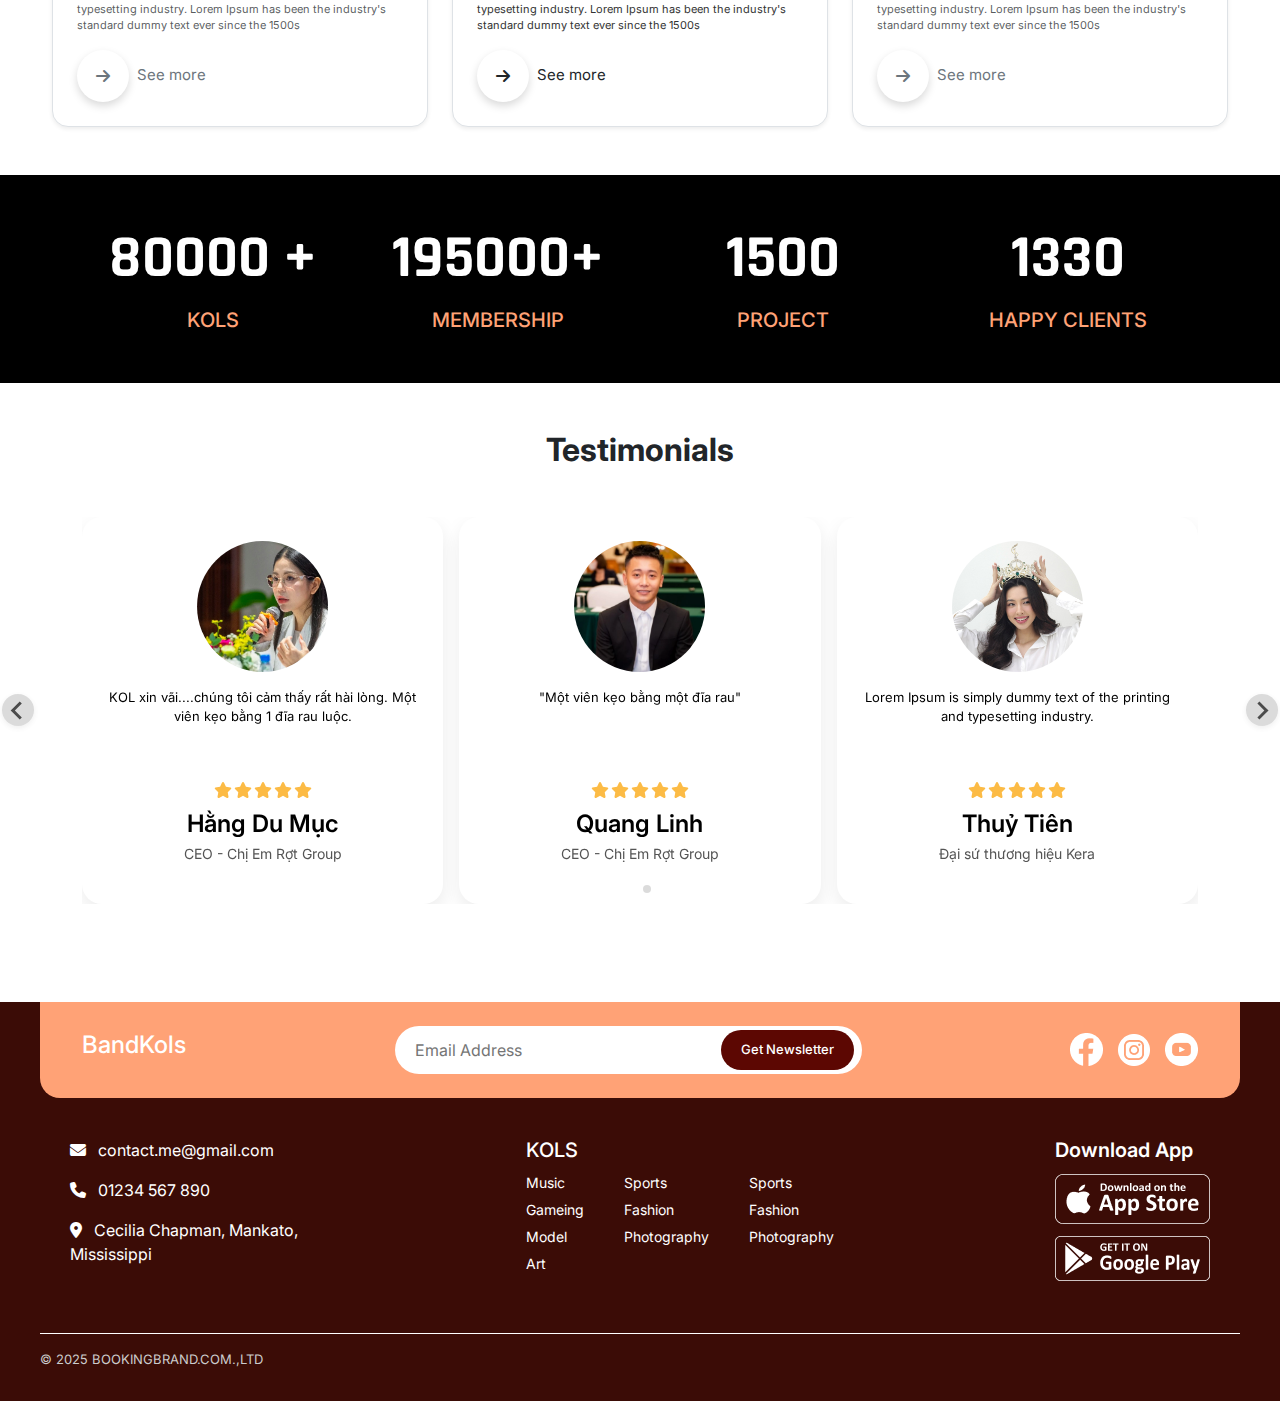
==== commit dc52f0a2: "Cập nhật giao diện" ====
--- a/index.html
+++ b/index.html
@@ -16,6 +16,7 @@
             href="https://cdnjs.cloudflare.com/ajax/libs/font-awesome/6.4.0/css/all.min.css"
             rel="stylesheet"
         />
+        <link href="https://fonts.googleapis.com/css2?family=Rajdhani:wght@300;400;500;600;700&display=swap" rel="stylesheet">
         <link rel="stylesheet" href="css/style.css" />
         <link rel="stylesheet" href="css/home.css" />
         <link
@@ -27,42 +28,82 @@
             href="https://cdn.jsdelivr.net/npm/@splidejs/splide@4.1.4/dist/css/splide.min.css"
         />
     </head>
-
+    <!-- Menu  -->
     <nav class="bg-white d-flex justify-content-center color_background_header">
-        <div class="navbar_top_header header-wrapper d-flex justify-content-between align-items-center px-4 w-100">
-          <!-- Logo -->
-          <div class="fw-bold logo-text">BrandKols</div>
-    
-          <!-- Navigation (Desktop) -->
-          <ul class="nav d-none d-md-flex">
-            <li class="nav-item"><a class="nav-link" href="#">About Us</a></li>
-            <li class="nav-item"><a class="nav-link" href="#">News</a></li>
-            <li class="nav-item"><a class="nav-link" href="#">Dịch vụ</a></li>
-            <li class="nav-item"><a class="nav-link" href="#">Contact</a></li>
-          </ul>
-    
-          <!-- Hamburger (Mobile) -->
-          <button class="btn d-md-none" type="button" data-bs-toggle="offcanvas" data-bs-target="#mobileMenu" aria-controls="mobileMenu">
-            <i class="fas fa-bars fa-lg"></i>
-          </button>
-        </div>
-      </nav>
-    
-      <!-- Offcanvas menu (Mobile) -->
-      <div class="offcanvas offcanvas-end text-bg-white" tabindex="-1" id="mobileMenu" aria-labelledby="mobileMenuLabel">
+        <div
+            class="navbar_top_header header-wrapper d-flex justify-content-between align-items-center px-4 w-100"
+        >
+            <!-- Logo -->
+            <div class="fw-bold logo-text">
+                BrandKols
+            </div>
+
+            <!-- Navigation (Desktop) -->
+            <ul class="nav d-none d-md-flex">
+                <li class="nav-item">
+                    <a class="nav-link" href="./about.html">About Us</a>
+                </li>
+                <li class="nav-item"><a class="nav-link" href="#">News</a></li>
+                <li class="nav-item">
+                    <a class="nav-link" href="#">Dịch vụ</a>
+                </li>
+                <li class="nav-item">
+                    <a class="nav-link" href="#">Contact</a>
+                </li>
+            </ul>
+
+            <!-- Hamburger (Mobile) -->
+            <button
+                class="btn d-md-none"
+                type="button"
+                data-bs-toggle="offcanvas"
+                data-bs-target="#mobileMenu"
+                aria-controls="mobileMenu"
+            >
+                <i class="fas fa-bars fa-lg"></i>
+            </button>
+        </div>
+    </nav>
+
+    <!-- Offcanvas menu (Mobile) -->
+    <div
+        class="offcanvas offcanvas-end text-bg-white"
+        tabindex="-1"
+        id="mobileMenu"
+        aria-labelledby="mobileMenuLabel"
+    >
         <div class="offcanvas-header">
-          <h5 class="offcanvas-title fw-bold" id="mobileMenuLabel">Menu</h5>
-          <button type="button" class="btn-close text-reset" data-bs-dismiss="offcanvas" aria-label="Close"></button>
+            <h5 class="offcanvas-title fw-bold" id="mobileMenuLabel">Menu</h5>
+            <button
+                type="button"
+                class="btn-close text-reset"
+                data-bs-dismiss="offcanvas"
+                aria-label="Close"
+            ></button>
         </div>
         <div class="offcanvas-body">
-          <ul class="nav flex-column">
-            <li class="nav-item"><a class="nav-link text-dark fw-semibold" href="#">About Us</a></li>
-            <li class="nav-item"><a class="nav-link text-dark fw-semibold" href="#">News</a></li>
-            <li class="nav-item"><a class="nav-link text-dark fw-semibold" href="#">Dịch vụ</a></li>
-            <li class="nav-item"><a class="nav-link text-dark fw-semibold" href="#">Contact</a></li>
-          </ul>
-        </div>
-      </div>
+            <ul class="nav flex-column">
+                <li class="nav-item">
+                    <a class="nav-link text-dark fw-semibold" href="#"
+                        >About Us</a
+                    >
+                </li>
+                <li class="nav-item">
+                    <a class="nav-link text-dark fw-semibold" href="#">News</a>
+                </li>
+                <li class="nav-item">
+                    <a class="nav-link text-dark fw-semibold" href="#"
+                        >Dịch vụ</a
+                    >
+                </li>
+                <li class="nav-item">
+                    <a class="nav-link text-dark fw-semibold" href="#"
+                        >Contact</a
+                    >
+                </li>
+            </ul>
+        </div>
+    </div>
 
     <!-- Banner Section -->
     <section class="banner">
@@ -204,7 +245,7 @@
 
     <!-- About Section -->
     <section class="py-5 bg-white">
-        <div class="container">
+        <div class="container container_home">
             <!-- Title lên trên toàn bộ -->
             <div class="row">
                 <div class="col-12">
@@ -245,7 +286,7 @@
                     </p>
                 </div>
 
-                <div class="col-12">
+                <div class="col-12 ">
                     <img
                         src="https://s3-alpha-sig.figma.com/img/ba74/3aff/f678697fcba863fe4411a57c6e38a514?Expires=1745798400&Key-Pair-Id=APKAQ4GOSFWCW27IBOMQ&Signature=Lo4QuohVaTyLdgjmE0UCAvsuoHHWmlbDdpWrbuQy6jIqQPmi07xOGeUFjFyzWnutqctYWrr8S89gPOhdlwSMHkicNh2QRIj278FguVv9rBLq82-7EhKbW~nOjTUVV0WBbpgcPv1z~[base64]"
                         alt="About Us Image"
@@ -258,7 +299,7 @@
 
     <!-- Our Services   -->
     <section class="py-5 bg-white">
-        <div class="container">
+        <div class="container container_home">
             <h2 class="fw-bold mb-5" style="font-size: 50px">Our Services</h2>
             <div class="row g-4">
                 <!-- Card 1 -->
@@ -346,19 +387,19 @@
         <div class="container">
             <div class="row text-center text-white">
                 <div class="col-md-3">
-                    <h2 class="stat-number">80000 +</h2>
+                    <h2 class="stat-number font_rajdhani">80000 +</h2>
                     <p class="stat-label">KOLS</p>
                 </div>
                 <div class="col-md-3">
-                    <h2 class="stat-number">195000+</h2>
+                    <h2 class="stat-number font_rajdhani">195000+</h2>
                     <p class="stat-label">MEMBERSHIP</p>
                 </div>
                 <div class="col-md-3">
-                    <h2 class="stat-number">1500</h2>
+                    <h2 class="stat-number font_rajdhani">1500</h2>
                     <p class="stat-label">PROJECT</p>
                 </div>
                 <div class="col-md-3">
-                    <h2 class="stat-number">1330</h2>
+                    <h2 class="stat-number font_rajdhani">1330</h2>
                     <p class="stat-label">HAPPY CLIENTS</p>
                 </div>
             </div>
@@ -373,43 +414,92 @@
                     <ul class="splide__list">
                         <li class="splide__slide">
                             <div class="testimonial-card p-4 text-center">
-                                <img src="./images/client/home/testimonial/user1.jpeg" alt="avatar" class="testimonial-avatar mb-3" />
-                                <p class="testimonial-content">KOL xin vãi....chúng tôi cảm thấy rất hài lòng. Một viên kẹo bằng 1 đĩa rau luộc.</p>
+                                <img
+                                    src="./images/client/home/testimonial/user1.jpeg"
+                                    alt="avatar"
+                                    class="testimonial-avatar mb-3"
+                                />
+                                <p class="testimonial-content">
+                                    KOL xin vãi....chúng tôi cảm thấy rất hài
+                                    lòng. Một viên kẹo bằng 1 đĩa rau luộc.
+                                </p>
                                 <div class="testimonial-stars mb-2">
-                                    <i class="fas fa-star"></i><i class="fas fa-star"></i><i class="fas fa-star"></i><i class="fas fa-star"></i><i class="fas fa-star"></i>
+                                    <i class="fas fa-star"></i
+                                    ><i class="fas fa-star"></i
+                                    ><i class="fas fa-star"></i
+                                    ><i class="fas fa-star"></i
+                                    ><i class="fas fa-star"></i>
                                 </div>
                                 <h5 class="testimonial-name">Hằng Du Mục</h5>
-                                <p class="testimonial-role">CEO - Chị Em Rợt Group</p>
+                                <p class="testimonial-role">
+                                    CEO - Chị Em Rợt Group
+                                </p>
                             </div>
                         </li>
                         <li class="splide__slide">
                             <div class="testimonial-card p-4 text-center">
-                                <img src="./images/client/home/testimonial/user2.png" alt="avatar" class="testimonial-avatar mb-3" />
-                                <p class="testimonial-content">"Một viên kẹo bằng một đĩa rau"</p>
+                                <img
+                                    src="./images/client/home/testimonial/user2.png"
+                                    alt="avatar"
+                                    class="testimonial-avatar mb-3"
+                                />
+                                <p class="testimonial-content">
+                                    "Một viên kẹo bằng một đĩa rau"
+                                </p>
                                 <div class="testimonial-stars mb-2">
-                                    <i class="fas fa-star"></i><i class="fas fa-star"></i><i class="fas fa-star"></i><i class="fas fa-star"></i><i class="fas fa-star"></i>
+                                    <i class="fas fa-star"></i
+                                    ><i class="fas fa-star"></i
+                                    ><i class="fas fa-star"></i
+                                    ><i class="fas fa-star"></i
+                                    ><i class="fas fa-star"></i>
                                 </div>
                                 <h5 class="testimonial-name">Quang Linh</h5>
-                                <p class="testimonial-role">CEO - Chị Em Rợt Group</p>
+                                <p class="testimonial-role">
+                                    CEO - Chị Em Rợt Group
+                                </p>
                             </div>
                         </li>
                         <li class="splide__slide">
                             <div class="testimonial-card p-4 text-center">
-                                <img src="./images/client/home/testimonial/user3.jpeg" alt="avatar" class="testimonial-avatar mb-3" />
-                                <p class="testimonial-content">Lorem Ipsum is simply dummy text of the printing and typesetting industry.</p>
+                                <img
+                                    src="./images/client/home/testimonial/user3.jpeg"
+                                    alt="avatar"
+                                    class="testimonial-avatar mb-3"
+                                />
+                                <p class="testimonial-content">
+                                    Lorem Ipsum is simply dummy text of the
+                                    printing and typesetting industry.
+                                </p>
                                 <div class="testimonial-stars mb-2">
-                                    <i class="fas fa-star"></i><i class="fas fa-star"></i><i class="fas fa-star"></i><i class="fas fa-star"></i><i class="fas fa-star"></i>
+                                    <i class="fas fa-star"></i
+                                    ><i class="fas fa-star"></i
+                                    ><i class="fas fa-star"></i
+                                    ><i class="fas fa-star"></i
+                                    ><i class="fas fa-star"></i>
                                 </div>
                                 <h5 class="testimonial-name">Thuỷ Tiên</h5>
-                                <p class="testimonial-role">Đại sứ thương hiệu Kera</p>
+                                <p class="testimonial-role">
+                                    Đại sứ thương hiệu Kera
+                                </p>
                             </div>
                         </li>
                         <li class="splide__slide">
                             <div class="testimonial-card p-4 text-center">
-                                <img src="./images/client/home/testimonial/odp.jpeg" alt="avatar" class="testimonial-avatar mb-3" />
-                                <p class="testimonial-content">Lorem Ipsum is simply dummy text of the printing and typesetting industry.</p>
+                                <img
+                                    src="./images/client/home/testimonial/odp.jpeg"
+                                    alt="avatar"
+                                    class="testimonial-avatar mb-3"
+                                />
+                                <p class="testimonial-content">
+                                    Lorem Ipsum is simply dummy text of the
+                                    printing and typesetting industry.
+                                </p>
                                 <div class="testimonial-stars mb-2">
-                                    <i class="fas fa-star"></i><i class="fas fa-star"></i><i class="fas fa-star"></i><i class="fas fa-star"></i><i class="fas fa-star"></i>
+                                    <i class="fas fa-star"></i
+                                    ><i class="fas fa-star"></i
+                                    ><i class="fas fa-star"></i
+                                    ><i class="fas fa-star"></i
+                                    ><i class="fas fa-star"></i>
                                 </div>
                                 <h5 class="testimonial-name">Ôn Dĩ Phàm</h5>
                                 <p class="testimonial-role">OP</p>
@@ -420,72 +510,78 @@
             </div>
         </div>
     </section>
-    <!-- Footer  -->
-    <footer class="footer">
-        <div class="newsletter-bar">
-            <div class="newsletter-content container">
-                <h4>BandKols</h4>
-                <div class="newsletter-form">
-                    <input type="email" placeholder="Email Address" />
-                    <button class="btn-newsletter">Get Newsletter</button>
-                </div>
-                <div class="social-icons">
-                    <i class="fab fa-facebook-f"></i>
-                    <i class="fab fa-youtube"></i>
-                    <i class="fab fa-instagram"></i>
-                </div>
-            </div>
-        </div>
-
-        <div class="footer-main container">
-            <div class="footer-contact">
-                <p><i class="fas fa-envelope"></i> contact.me@gmail.com</p>
-                <p><i class="fas fa-phone"></i> 01234 567 890</p>
-                <p>
-                    <i class="fas fa-map-marker-alt"></i> Cecilia Chapman
-                    711-2880 Nulla St. Mankato Mississippi 96522
-                </p>
-            </div>
-            <div class="footer-links-container">
-                <div class="footer-links">
-                    <h5>KOLS</h5>
-                    <div class="link-columns">
-                        <ul>
-                            <li>Music</li>
-                            <li>Gameing</li>
-                            <li>Model</li>
-                            <li>Art</li>
-                        </ul>
-                        <ul>
-                            <li>Sports</li>
-                            <li>Fashion</li>
-                            <li>Photography</li>
-                        </ul>
-                        <ul>
-                            <li>Sports</li>
-                            <li>Fashion</li>
-                            <li>Photography</li>
-                        </ul>
-                    </div>
-                </div>
-                <div class="footer-app">
-                    <h5>Dowload App</h5>
-                    <img
-                        src="images/client/footers/appstore.png"
-                        alt="App Store"
-                        class="store-btn"
-                    />
-                    <img
-                        src="images/client/footers/google_play.png"
-                        alt="Google Play"
-                        class="store-btn"
-                    />
-                </div>
-            </div>
-        </div>
-
-        <div class="footer-bottom">
-            <p>© 2025 BOOKINGBRAND.COM.,LTD</p>
+     <!-- Footer -->
+     <footer class="footer">
+        <div class="border_footer">
+            <div class="newsletter-bar">
+                <div class="newsletter-content container">
+                    <h4>BandKols</h4>
+                    <div class="newsletter-form">
+                        <input type="email" placeholder="Email Address" />
+                        <button class="btn-newsletter">
+                            Get Newsletter
+                        </button>
+                    </div>
+                    <div class="social-icons">
+                        <img src="images/client/footers/fb.png" alt="" />
+                        <img src="images/client/footers/ig.png" alt="" />
+                        <img src="images/client/footers/yt.png" alt="" />
+                    </div>
+                </div>
+            </div>
+
+            <div class="footer-main container">
+                <div class="footer-contact">
+                    <p>
+                        <i class="fas fa-envelope"></i> contact.me@gmail.com
+                    </p>
+                    <p><i class="fas fa-phone"></i> 01234 567 890</p>
+                    <p>
+                        <i class="fas fa-map-marker-alt"></i> Cecilia
+                        Chapman, Mankato, Mississippi
+                    </p>
+                </div>
+                <div class="footer-links-container">
+                    <div class="footer-links">
+                        <h5>KOLS</h5>
+                        <div class="link-columns">
+                            <ul>
+                                <li>Music</li>
+                                <li>Gameing</li>
+                                <li>Model</li>
+                                <li>Art</li>
+                            </ul>
+                            <ul>
+                                <li>Sports</li>
+                                <li>Fashion</li>
+                                <li>Photography</li>
+                            </ul>
+                            <ul>
+                                <li>Sports</li>
+                                <li>Fashion</li>
+                                <li>Photography</li>
+                            </ul>
+                        </div>
+                    </div>
+                    <div class="footer-app">
+                        <h5>Download App</h5>
+                        <img
+                            src="images/client/footers/appstore.png"
+                            alt="App Store"
+                            class="store-btn"
+                        />
+                        <img
+                            src="images/client/footers/google_play.png"
+                            alt="Google Play"
+                            class="store-btn"
+                        />
+                    </div>
+                </div>
+            </div>
+
+            <div class="footer-bottom">
+                <p>© 2025 BOOKINGBRAND.COM.,LTD</p>
+            </div>
         </div>
     </footer>
     <!-- Scripts -->
--- a/css/style.css
+++ b/css/style.css
@@ -4,7 +4,7 @@
 /* HEAER  */
 
 .header-wrapper {
-    width: 1320px;
+    width: 1200px;
     max-width: 100%;
     height: 88px;
     background: #fff;
@@ -14,7 +14,6 @@
 .logo-text {
     font-size: 28px;
     font-weight: 700;
-  
 }
 
 /* Menu link style */
@@ -31,20 +30,19 @@
     color: #6e3f64;
 }
 
-.banner{
-    background: linear-gradient(90deg,#FB99E7, #FC8782,#FCD797, #EB92A7 );
+.banner {
+    background: linear-gradient(90deg, #fb99e7, #fc8782, #fcd797, #eb92a7);
     overflow: hidden;
 }
 
 .title_banner {
-    font-family: 'Inter', sans-serif;
+    font-family: "Inter", sans-serif;
     font-size: 50px;
     font-weight: 800;
     line-height: 1;
     color: #fff;
     text-align: left;
 }
-
 
 .banner_kol {
     width: 542px;
@@ -105,7 +103,6 @@
 }
 
 /* ______ */
-
 
 /* BUTTON - Gradient Filled */
 .btn-gradient {
@@ -236,12 +233,9 @@
     line-height: 1.6;
 }
 
-.about-us-img {
-    width: 100%;
-    display: block;
-}
-
-.title_about{
+
+
+.title_about {
     margin-left: 25%;
 }
 
@@ -407,8 +401,8 @@
     padding-top: 0;
 }
 
-.footer-links-container{
-    width: 56%;
+.footer-links-container {
+    width: 60%;
     display: flex;
     justify-content: space-between;
 }
@@ -417,7 +411,6 @@
 .newsletter-bar {
     background-color: #ffa276;
     padding: 24px 0;
-    border-bottom: 1px solid #fff;
     border-radius: 0 0 20px 20px;
 }
 
@@ -433,25 +426,38 @@
     display: flex;
     align-items: center;
     gap: 10px;
+    position: relative;
+    width: 467px;
+    max-width: 100%;
 }
 
 .newsletter-form input {
-    padding: 12px 20px;
+    width: 100%;
+    padding: 12px 140px 12px 20px; /* chừa chỗ bên phải cho button */
     border-radius: 25px;
     border: none;
-    width: 320px;
-    max-width: 100%;
 }
 
 .btn-newsletter {
+    position: absolute;
+    top: 50%;
+    right: 8px;
+    transform: translateY(-50%);
+    height: 40px;
+    padding: 0 20px;
+    border-radius: 20px;
     background-color: #5c0702;
     color: white;
-    border: none;
-    padding: 10px 20px;
-    border-radius: 20px;
     font-size: 13px;
     font-weight: 500;
+    border: none;
     cursor: pointer;
+}
+.social-icons {
+    display: flex;
+    gap: 15px;
+    align-items: center;
+    justify-content: space-around;
 }
 
 .social-icons i {
@@ -469,7 +475,9 @@
 /* Footer */
 .footer {
     margin-top: 50px;
-    padding: 0 170px 0px;
+    display: flex;
+    justify-content: center;
+    align-items: center;
 }
 
 .footer-main {
@@ -507,7 +515,7 @@
 
 /* App section */
 .footer-app h5 {
-    font-family: 'Inter', sans-serif;
+    font-family: "Inter", sans-serif;
     font-size: 20px;
     font-weight: 600;
     color: #ffffff;
@@ -520,7 +528,6 @@
     height: auto;
     margin-bottom: 12px;
 }
-
 
 /* Bottom */
 .footer-bottom {
@@ -535,6 +542,10 @@
     word-wrap: break-word;
     white-space: normal;
 }
+
+.border_footer {
+    width: 1200px;
+}
 @media (max-width: 1200px) {
     h1.fw-bold {
         font-size: 56px !important;
@@ -585,13 +596,14 @@
     h1.fw-bold {
         font-size: 50px !important;
     }
-    .title_banner{
+    .title_banner {
         opacity: 0.8;
         max-width: 100%;
     }
-    .btn.btn-gradient, .btn-outline-gradient {
+    .btn.btn-gradient,
+    .btn-outline-gradient {
         display: none;
-      }
+    }
 
     .text-white {
         text-align: center;
@@ -638,13 +650,16 @@
     .stat-number {
         font-size: 36px;
     }
+    .btn-newsletter {
+        display: none !important;
+    }
 }
 
 @media (max-width: 576px) {
-    .navbar_top_header{
+    .navbar_top_header {
         margin: 0 20px;
     }
-    .title_banner{
+    .title_banner {
         margin: 40px 10px 0px 10px;
     }
     .like-bubble {
@@ -659,10 +674,10 @@
     .banner_kol {
         margin-left: 95px;
     }
-    .like-bubble .avatar{
-       width: 36px;
-       height: 36px;
-       flex-shrink: 0;
+    .like-bubble .avatar {
+        width: 36px;
+        height: 36px;
+        flex-shrink: 0;
     }
     .btn-gradient,
     .btn-outline-gradient {
@@ -689,6 +704,81 @@
     .testimonial-avatar {
         width: 100px;
         height: 100px;
+    }
+    .newsletter-content {
+        flex-direction: row !important;
+        align-items: center;
+        justify-content: space-between;
+        flex-wrap: wrap;
+    }
+
+    .newsletter-content h4 {
+        order: 1;
+        margin: 0;
+    }
+
+    .newsletter-form {
+        order: 2;
+        width: 100%;
+        margin: 12px 0;
+    }
+
+    .social-icons {
+        order: 3;
+    }
+    .newsletter-content {
+        flex-direction: row !important;
+        justify-content: space-between;
+        align-items: center;
+        flex-wrap: wrap;
+    }
+
+    .newsletter-content h4 {
+        margin: 0;
+        flex: 1;
+    }
+
+    .newsletter-form {
+        order: 2;
+        width: 100%;
+        margin: 16px 0;
+    }
+
+    .social-icons {
+        order: 1;
+        display: flex;
+        gap: 12px;
+    }
+    .newsletter-content {
+        display: flex;
+        flex-direction: column;
+        align-items: flex-start;
+        gap: 12px;
+    }
+
+    .newsletter-form {
+        order: 1;
+        width: 100%;
+    }
+
+    .newsletter-content h4 {
+        order: 2;
+        margin: 0;
+    }
+
+    .social-icons {
+        order: 2;
+        display: flex;
+        gap: 10px;
+        margin-left: auto; /* nếu bạn muốn icon đẩy sang phải */
+    }
+
+    /* Để h4 và .social-icons nằm cùng hàng */
+    .footer-info-row {
+        display: flex;
+        justify-content: space-between;
+        align-items: center;
+        width: 100%;
     }
 }
 
@@ -722,7 +812,7 @@
 
     nav .nav {
         display: none !important;
-      }
+    }
 
     .menu-icon {
         display: block;
@@ -795,7 +885,7 @@
     .footer {
         padding: 0 20px;
     }
-    .footer-links-container{
+    .footer-links-container {
         display: flex;
         justify-content: space-between;
     }
--- a/css/home.css
+++ b/css/home.css
@@ -2,9 +2,14 @@
     background: linear-gradient(90deg, #fb99e7, #fc8782, #fcd797, #eb92a7);
 }
 
+.font_rajdhani {
+    font-family: 'Rajdhani', sans-serif;
+}
+
+
 .header-wrapper {
     opacity: 0.6;
-    width: 1320px !important;
+    width: 1200px !important;
     max-width: 100%;
 }
 
@@ -57,8 +62,23 @@
     right: -80px !important;
 }
 
+.container_home, .sub_banner_home{
+    max-width: 1200px;
+    margin-left: auto;
+    margin-right: auto;
+}
+.about-us-img {
+    margin-top: 40px;
+    width: 100%;
+    display: block;
+    height: 386px;
+    object-fit: cover;
+}
+
+
 .sub_banner_home{
     position: relative;
+  
 }
 
 @media (max-width: 768px) {
@@ -69,4 +89,9 @@
     .splide__arrow--next {
         right: -5px !important;
     }
+    .about-us-img {
+        width: 100%;
+        height: auto;
+        object-fit: contain; /* Đảm bảo ảnh không bị crop */
+    }
 }
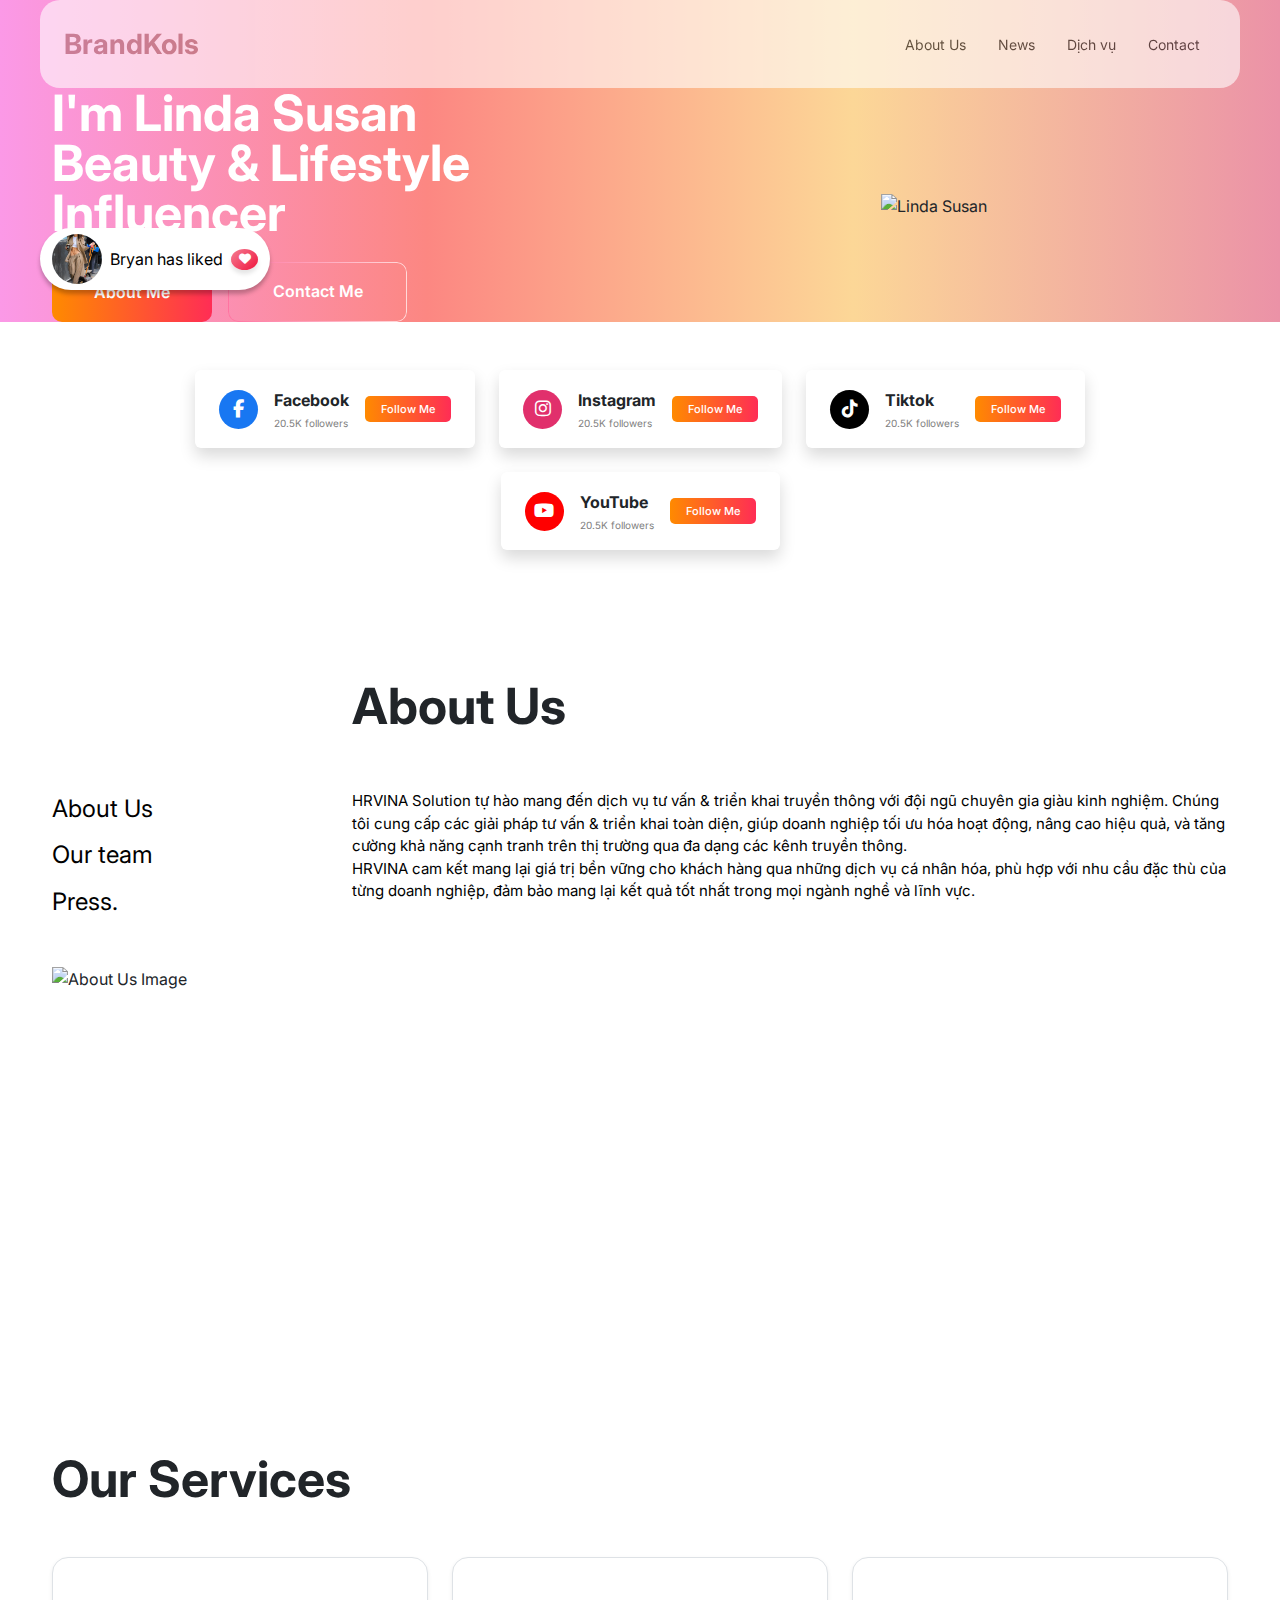
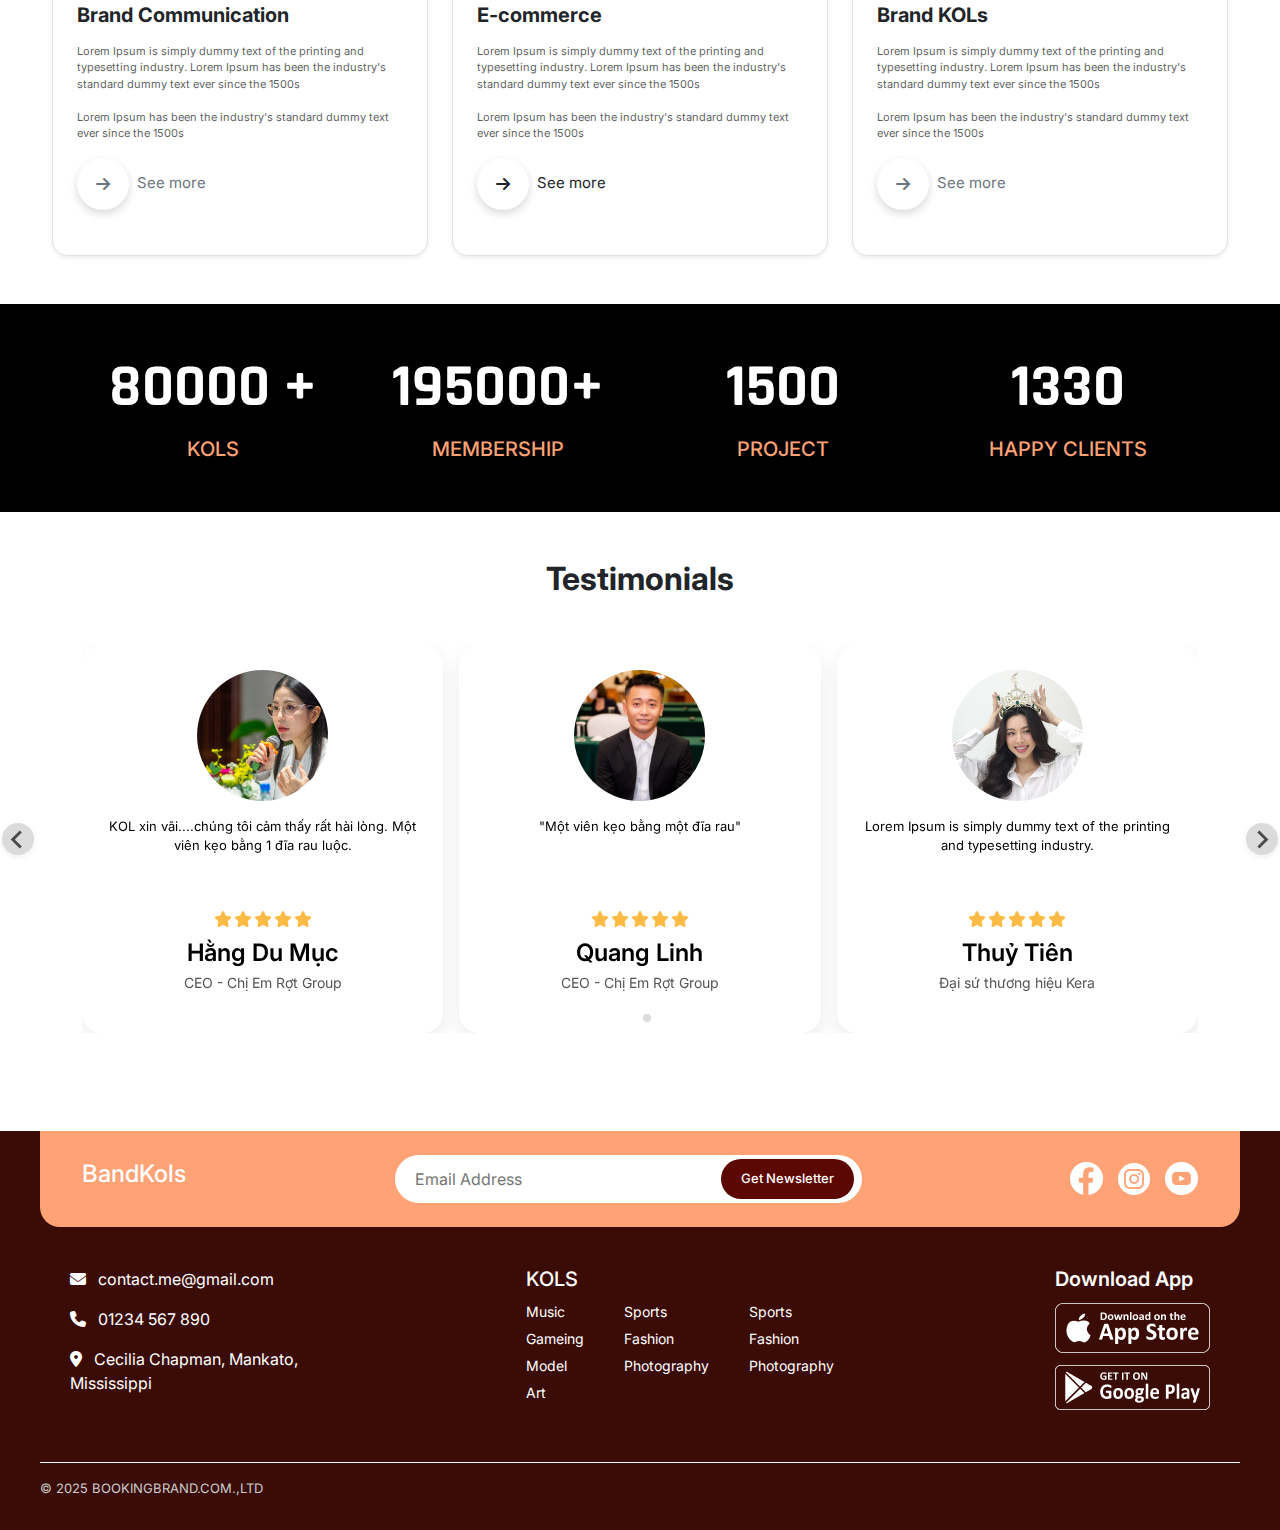
==== commit c4e00caa: "update danh sách kol" ====
--- a/index.html
+++ b/index.html
@@ -16,7 +16,10 @@
             href="https://cdnjs.cloudflare.com/ajax/libs/font-awesome/6.4.0/css/all.min.css"
             rel="stylesheet"
         />
-        <link href="https://fonts.googleapis.com/css2?family=Rajdhani:wght@300;400;500;600;700&display=swap" rel="stylesheet">
+        <link
+            href="https://fonts.googleapis.com/css2?family=Rajdhani:wght@300;400;500;600;700&display=swap"
+            rel="stylesheet"
+        />
         <link rel="stylesheet" href="css/style.css" />
         <link rel="stylesheet" href="css/home.css" />
         <link
@@ -34,9 +37,7 @@
             class="navbar_top_header header-wrapper d-flex justify-content-between align-items-center px-4 w-100"
         >
             <!-- Logo -->
-            <div class="fw-bold logo-text">
-                BrandKols
-            </div>
+            <div class="fw-bold logo-text">BrandKols</div>
 
             <!-- Navigation (Desktop) -->
             <ul class="nav d-none d-md-flex">
@@ -250,8 +251,7 @@
             <div class="row">
                 <div class="col-12">
                     <h2
-                        class="fw-bold mb-4"
-                        class="title_about"
+                        class="fw-bold mb-4 title_about"
                         style="font-size: 50px"
                     >
                         About Us
@@ -278,7 +278,7 @@
                         triển khai toàn diện, giúp doanh nghiệp tối ưu hóa hoạt
                         động, nâng cao hiệu quả, và tăng cường khả năng cạnh
                         tranh trên thị trường qua đa dạng các kênh truyền thông.
-                        <br /><br />
+                        <br />
                         HRVINA cam kết mang lại giá trị bền vững cho khách hàng
                         qua những dịch vụ cá nhân hóa, phù hợp với nhu cầu đặc
                         thù của từng doanh nghiệp, đảm bảo mang lại kết quả tốt
@@ -286,7 +286,7 @@
                     </p>
                 </div>
 
-                <div class="col-12 ">
+                <div class="col-12">
                     <img
                         src="https://s3-alpha-sig.figma.com/img/ba74/3aff/f678697fcba863fe4411a57c6e38a514?Expires=1745798400&Key-Pair-Id=APKAQ4GOSFWCW27IBOMQ&Signature=Lo4QuohVaTyLdgjmE0UCAvsuoHHWmlbDdpWrbuQy6jIqQPmi07xOGeUFjFyzWnutqctYWrr8S89gPOhdlwSMHkicNh2QRIj278FguVv9rBLq82-7EhKbW~nOjTUVV0WBbpgcPv1z~[base64]"
                         alt="About Us Image"
@@ -311,11 +311,15 @@
                             Brand Communication
                         </h5>
                         <p class="text-muted mb-3" style="font-size: 11px">
-                            Lorem Ipsum is simply dummy text of the printing and
+                            Lorem Ipsum is simply dummy text of the printing and
                             typesetting industry. Lorem Ipsum has been the
                             industry's standard dummy text ever since the 1500s
+                            <br />
+                            <br />
+                            Lorem Ipsum has been the industry's standard dummy
+                            text ever since the 1500s
                         </p>
-                        <div class="d-flex align-items-center gap-2 mt-auto">
+                        <div class="d-flex align-items-center gap-2">
                             <div class="icon-circle">
                                 <i
                                     class="fa-solid fa-arrow-right text-secondary"
@@ -336,12 +340,16 @@
                         <h5 class="fw-bold mb-3" style="font-size: 20px">
                             E-commerce
                         </h5>
-                        <p class="mb-3" style="font-size: 11px">
-                            Lorem Ipsum is simply dummy text of the printing and
+                        <p class="text-muted mb-3" style="font-size: 11px">
+                            Lorem Ipsum is simply dummy text of the printing and
                             typesetting industry. Lorem Ipsum has been the
                             industry's standard dummy text ever since the 1500s
+                            <br />
+                            <br />
+                            Lorem Ipsum has been the industry's standard dummy
+                            text ever since the 1500s
                         </p>
-                        <div class="d-flex align-items-center gap-2 mt-auto">
+                        <div class="d-flex align-items-center gap-2">
                             <div class="icon-circle bg-white">
                                 <i
                                     class="fa-solid fa-arrow-right text-dark"
@@ -363,11 +371,15 @@
                             Brand KOLs
                         </h5>
                         <p class="text-muted mb-3" style="font-size: 11px">
-                            Lorem Ipsum is simply dummy text of the printing and
+                            Lorem Ipsum is simply dummy text of the printing and
                             typesetting industry. Lorem Ipsum has been the
                             industry's standard dummy text ever since the 1500s
+                            <br />
+                            <br />
+                            Lorem Ipsum has been the industry's standard dummy
+                            text ever since the 1500s
                         </p>
-                        <div class="d-flex align-items-center gap-2 mt-auto">
+                        <div class="d-flex align-items-center gap-2">
                             <div class="icon-circle">
                                 <i
                                     class="fa-solid fa-arrow-right text-secondary"
@@ -510,17 +522,15 @@
             </div>
         </div>
     </section>
-     <!-- Footer -->
-     <footer class="footer">
+    <!-- Footer -->
+    <footer class="footer">
         <div class="border_footer">
             <div class="newsletter-bar">
                 <div class="newsletter-content container">
                     <h4>BandKols</h4>
                     <div class="newsletter-form">
                         <input type="email" placeholder="Email Address" />
-                        <button class="btn-newsletter">
-                            Get Newsletter
-                        </button>
+                        <button class="btn-newsletter">Get Newsletter</button>
                     </div>
                     <div class="social-icons">
                         <img src="images/client/footers/fb.png" alt="" />
@@ -532,13 +542,11 @@
 
             <div class="footer-main container">
                 <div class="footer-contact">
-                    <p>
-                        <i class="fas fa-envelope"></i> contact.me@gmail.com
-                    </p>
+                    <p><i class="fas fa-envelope"></i> contact.me@gmail.com</p>
                     <p><i class="fas fa-phone"></i> 01234 567 890</p>
                     <p>
-                        <i class="fas fa-map-marker-alt"></i> Cecilia
-                        Chapman, Mankato, Mississippi
+                        <i class="fas fa-map-marker-alt"></i> Cecilia Chapman,
+                        Mankato, Mississippi
                     </p>
                 </div>
                 <div class="footer-links-container">
--- a/css/style.css
+++ b/css/style.css
@@ -1,8 +1,15 @@
 body {
     font-family: "Inter", sans-serif;
 }
-/* HEAER  */
-
+
+/* ==== GENERAL LAYOUT ==== */
+.container-desktop {
+    max-width: 1200px;
+    margin-right: auto;
+    margin-left: auto;
+}
+
+/* ==== HEADER ==== */
 .header-wrapper {
     width: 1200px;
     max-width: 100%;
@@ -16,7 +23,11 @@
     font-weight: 700;
 }
 
-/* Menu link style */
+.logo-text a {
+    color: #AB6E6E;
+    text-decoration: none;
+}
+
 .nav-link {
     font-family: "Inter";
     font-size: 14px;
@@ -24,12 +35,12 @@
     color: #000;
 }
 
-/* Hamburger icon */
 .menu-icon {
     font-size: 28px;
     color: #6e3f64;
 }
 
+/* ==== BANNER ==== */
 .banner {
     background: linear-gradient(90deg, #fb99e7, #fc8782, #fcd797, #eb92a7);
     overflow: hidden;
@@ -50,12 +61,12 @@
     object-fit: cover;
 }
 
-/* Main content */
+/* ==== LIKE BUBBLES ==== */
 .like-bubble {
     display: flex;
     align-items: center;
     position: absolute;
-    top: 530px; /* điều chỉnh vị trí theo thiết kế */
+    top: 530px;
     left: 0px;
     background-color: white;
     border-radius: 31px;
@@ -102,9 +113,7 @@
     font-size: 12px;
 }
 
-/* ______ */
-
-/* BUTTON - Gradient Filled */
+/* ==== BUTTONS ==== */
 .btn-gradient {
     background: linear-gradient(90deg, #ff8a00, #ff2d55);
     border: none;
@@ -119,7 +128,6 @@
     transition: all 0.3s ease;
 }
 
-/* BUTTON - Gradient Outline */
 .btn-outline-gradient {
     text-decoration: none;
     position: relative;
@@ -135,11 +143,6 @@
     transition: all 0.3s ease;
 }
 
-.btn-outline-gradient:hover::before {
-    background: linear-gradient(90deg, #ff417c, #ffb7b7);
-    /* đậm hơn */
-}
-
 .btn-outline-gradient::before {
     content: "";
     position: absolute;
@@ -147,66 +150,21 @@
     padding: 1px;
     border-radius: 10px;
     background: linear-gradient(90deg, #ff73a1, #ffdada);
-    -webkit-mask: linear-gradient(#fff 0 0) content-box,
-        linear-gradient(#fff 0 0);
+    -webkit-mask: linear-gradient(#fff 0 0) content-box, linear-gradient(#fff 0 0);
     -webkit-mask-composite: xor;
     mask-composite: exclude;
     z-index: -1;
 }
 
+.btn-outline-gradient:hover::before {
+    background: linear-gradient(90deg, #ff417c, #ffb7b7);
+}
+
 .btn-outline-gradient:hover,
 .btn-gradient:hover {
     transform: translateY(-4px);
 }
 
-/* SOCIAL CARD */
-.social-card {
-    height: 78px;
-    background-color: #fff;
-    border-radius: 10px;
-    box-shadow: 0 8px 20px rgba(0, 0, 0, 0.06);
-    display: flex;
-    align-items: center;
-    padding: 16px;
-    gap: 16px;
-    transition: transform 0.2s ease-in-out;
-}
-
-.social-card:hover {
-    transform: translateY(-4px);
-}
-
-.social-icon {
-    width: 39px;
-    height: 39px;
-    min-width: 39px;
-    min-height: 39px;
-    border-radius: 50%;
-    font-size: 18px;
-    display: flex;
-    align-items: center;
-    justify-content: center;
-    flex-shrink: 0;
-}
-
-.social-info {
-    flex-grow: 1;
-}
-
-.social-info .social-name {
-    font-size: 16px;
-    font-weight: 600;
-    color: #111;
-    margin-bottom: 2px;
-}
-
-.social-info .social-followers {
-    font-size: 10px;
-    color: #808080;
-    margin: 0;
-}
-
-/* Follow Me Button */
 .btn-follow {
     font-size: 11px;
     font-weight: 500;
@@ -222,220 +180,6 @@
 
 .btn-follow:hover {
     background: linear-gradient(90deg, #ff2d55, #ff8a00);
-}
-
-/* About Us  */
-.about-sidebar-text {
-    font-size: 24px;
-    font-weight: 400;
-    font-family: "Inter", sans-serif;
-    color: #000;
-    line-height: 1.6;
-}
-
-
-
-.title_about {
-    margin-left: 25%;
-}
-
-.our-services-title {
-    font-size: 50px;
-    font-weight: 600;
-    margin-bottom: 40px;
-    color: #000;
-}
-
-.service-card {
-    background-color: #fff;
-    transition: all 0.3s ease;
-    border: 1px solid #eee;
-}
-
-.service-card h5 {
-    font-size: 20px;
-    font-weight: 700;
-    margin-bottom: 12px;
-}
-
-.service-card p {
-    font-size: 11px;
-    color: #333;
-    margin-bottom: 16px;
-}
-
-.service-card .see-more {
-    display: flex;
-    align-items: center;
-    gap: 10px;
-    margin-top: auto;
-}
-
-.service-card .see-more span {
-    font-size: 15px;
-    font-weight: 400;
-    color: #333;
-}
-
-.icon-circle {
-    width: 52px;
-    height: 52px;
-    background-color: white;
-    border-radius: 50%;
-    display: flex;
-    align-items: center;
-    justify-content: center;
-    box-shadow: 0px 4px 4px rgba(0, 0, 0, 0.25);
-}
-
-.service-highlight h5,
-.service-highlight p,
-.service-highlight .see-more span {
-    color: #000 !important;
-}
-
-/* Text và icon màu đen khi hover để đảm bảo dễ đọc */
-.service-card:hover h5,
-.service-card:hover p,
-.service-card:hover span {
-    color: #000 !important;
-}
-
-.service-card .icon-circle {
-    width: 52px;
-    height: 52px;
-    border-radius: 50%;
-    display: flex;
-    align-items: center;
-    justify-content: center;
-    box-shadow: 0 4px 8px rgba(0, 0, 0, 0.15);
-    transition: background-color 0.3s ease;
-}
-
-.service-card:hover {
-    cursor: pointer;
-    background-color: #ffa276;
-    transform: translateY(-4px);
-    border-color: transparent;
-}
-
-/* Testimonial   */
-.testimonial-title {
-    font-size: 42px;
-    color: #000;
-}
-
-.testimonial-card {
-    background-color: #fff;
-    border-radius: 20px;
-    box-shadow: 0 8px 20px rgba(0, 0, 0, 0.08);
-    transition: all 0.3s ease;
-}
-
-.testimonial-card:hover {
-    cursor: pointer;
-    transform: translateY(-6px);
-    box-shadow: 0 12px 24px rgba(0, 0, 0, 0.15);
-}
-
-.testimonial-avatar {
-    width: 131px;
-    height: 131px;
-    border-radius: 50%;
-    object-fit: cover;
-}
-
-.testimonial-content {
-    height: 78px;
-    font-size: 13px;
-    color: #000;
-    margin-bottom: 12px;
-    line-height: 1.5;
-}
-
-.testimonial-stars i {
-    color: #fcbb45;
-    font-size: 16px;
-    margin: 0 1px;
-}
-
-.testimonial-name {
-    font-weight: 600;
-    font-size: 24px;
-    color: #000;
-    margin-bottom: 4px;
-}
-
-.testimonial-role {
-    font-size: 14px;
-    color: #555;
-}
-
-/* Stat Counter Section */
-.stat-section {
-    background-color: #000000;
-    padding: 60px 0;
-}
-
-.stat-number {
-    font-family: "Rajdhani", sans-serif;
-    font-size: 60px;
-    font-weight: 700;
-    color: #ffffff;
-    margin-bottom: 10px;
-}
-
-.stat-label {
-    font-family: "Inter", sans-serif;
-    font-size: 20px;
-    font-weight: 500;
-    color: #ffa276;
-    margin: 0;
-}
-
-/* Footer  */
-.footer {
-    background-color: #3b0c06;
-    color: white;
-    font-family: "Inter", sans-serif;
-    padding-top: 0;
-}
-
-.footer-links-container {
-    width: 60%;
-    display: flex;
-    justify-content: space-between;
-}
-
-/* Top bar */
-.newsletter-bar {
-    background-color: #ffa276;
-    padding: 24px 0;
-    border-radius: 0 0 20px 20px;
-}
-
-.newsletter-content {
-    display: flex;
-    align-items: center;
-    justify-content: space-between;
-    gap: 20px;
-    flex-wrap: wrap;
-}
-
-.newsletter-form {
-    display: flex;
-    align-items: center;
-    gap: 10px;
-    position: relative;
-    width: 467px;
-    max-width: 100%;
-}
-
-.newsletter-form input {
-    width: 100%;
-    padding: 12px 140px 12px 20px; /* chừa chỗ bên phải cho button */
-    border-radius: 25px;
-    border: none;
 }
 
 .btn-newsletter {
@@ -453,6 +197,264 @@
     border: none;
     cursor: pointer;
 }
+
+/* ==== SOCIAL CARDS ==== */
+.social-card {
+    height: 78px;
+    background-color: #fff;
+    border-radius: 10px;
+    box-shadow: 0 8px 20px rgba(0, 0, 0, 0.06);
+    display: flex;
+    align-items: center;
+    padding: 16px;
+    gap: 16px;
+    transition: transform 0.2s ease-in-out;
+}
+
+.social-card:hover {
+    transform: translateY(-4px);
+}
+
+.social-icon {
+    width: 39px;
+    height: 39px;
+    min-width: 39px;
+    min-height: 39px;
+    border-radius: 50%;
+    font-size: 18px;
+    display: flex;
+    align-items: center;
+    justify-content: center;
+    flex-shrink: 0;
+}
+
+.social-info {
+    flex-grow: 1;
+}
+
+.social-info .social-name {
+    font-size: 16px;
+    font-weight: 600;
+    color: #111;
+    margin-bottom: 2px;
+}
+
+.social-info .social-followers {
+    font-size: 10px;
+    color: #808080;
+    margin: 0;
+}
+
+/* ==== ABOUT & SERVICES ==== */
+.about-sidebar-text {
+    font-size: 24px;
+    font-weight: 400;
+    font-family: "Inter", sans-serif;
+    color: #000;
+    line-height: 1.6;
+}
+
+.our-services-title {
+    font-size: 50px;
+    font-weight: 600;
+    margin-bottom: 40px;
+    color: #000;
+}
+
+.service-card {
+    background-color: #fff;
+    transition: all 0.3s ease;
+    border: 1px solid #eee;
+}
+
+.service-card h5 {
+    font-size: 20px;
+    font-weight: 700;
+    margin-bottom: 12px;
+}
+
+.service-card p {
+    font-size: 11px;
+    color: #333;
+    margin-bottom: 16px;
+}
+
+.service-card .see-more {
+    display: flex;
+    align-items: center;
+    gap: 10px;
+    margin-top: auto;
+}
+
+.service-card .see-more span {
+    font-size: 15px;
+    font-weight: 400;
+    color: #333;
+}
+
+.service-card .icon-circle {
+    width: 52px;
+    height: 52px;
+    border-radius: 50%;
+    display: flex;
+    align-items: center;
+    justify-content: center;
+    box-shadow: 0 4px 8px rgba(0, 0, 0, 0.15);
+    transition: background-color 0.3s ease;
+}
+
+.service-card:hover {
+    cursor: pointer;
+    background-color: #ffa276;
+    transform: translateY(-4px);
+    border-color: transparent;
+}
+
+.service-card:hover h5,
+.service-card:hover p,
+.service-card:hover span {
+    color: #000 !important;
+}
+
+.icon-circle {
+    width: 52px;
+    height: 52px;
+    background-color: white;
+    border-radius: 50%;
+    display: flex;
+    align-items: center;
+    justify-content: center;
+    box-shadow: 0px 4px 4px rgba(0, 0, 0, 0.25);
+}
+
+.service-highlight h5,
+.service-highlight p,
+.service-highlight .see-more span {
+    color: #000 !important;
+}
+
+/* ==== TESTIMONIALS ==== */
+.testimonial-title {
+    font-size: 42px;
+    color: #000;
+}
+
+.testimonial-card {
+    background-color: #fff;
+    border-radius: 20px;
+    box-shadow: 0 8px 20px rgba(0, 0, 0, 0.08);
+    transition: all 0.3s ease;
+}
+
+.testimonial-card:hover {
+    cursor: pointer;
+    transform: translateY(-6px);
+    box-shadow: 0 12px 24px rgba(0, 0, 0, 0.15);
+}
+
+.testimonial-avatar {
+    width: 131px;
+    height: 131px;
+    border-radius: 50%;
+    object-fit: cover;
+}
+
+.testimonial-content {
+    height: 78px;
+    font-size: 13px;
+    color: #000;
+    margin-bottom: 12px;
+    line-height: 1.5;
+}
+
+.testimonial-stars i {
+    color: #fcbb45;
+    font-size: 16px;
+    margin: 0 1px;
+}
+
+.testimonial-name {
+    font-weight: 600;
+    font-size: 24px;
+    color: #000;
+    margin-bottom: 4px;
+}
+
+.testimonial-role {
+    font-size: 14px;
+    color: #555;
+}
+
+/* ==== STATS ==== */
+.stat-section {
+    background-color: #000000;
+    padding: 60px 0;
+}
+
+.stat-number {
+    font-family: "Rajdhani", sans-serif;
+    font-size: 60px;
+    font-weight: 700;
+    color: #ffffff;
+    margin-bottom: 10px;
+}
+
+.stat-label {
+    font-family: "Inter", sans-serif;
+    font-size: 20px;
+    font-weight: 500;
+    color: #ffa276;
+    margin: 0;
+}
+
+/* ==== FOOTER ==== */
+.footer {
+    background-color: #3b0c06;
+    color: white;
+    font-family: "Inter", sans-serif;
+    padding-top: 0;
+    margin-top: 50px;
+    display: flex;
+    justify-content: center;
+    align-items: center;
+}
+
+.footer-links-container {
+    width: 60%;
+    display: flex;
+    justify-content: space-between;
+}
+
+.newsletter-bar {
+    background-color: #ffa276;
+    padding: 24px 0;
+    border-radius: 0 0 20px 20px;
+}
+
+.newsletter-content {
+    display: flex;
+    align-items: center;
+    justify-content: space-between;
+    gap: 20px;
+    flex-wrap: wrap;
+}
+
+.newsletter-form {
+    display: flex;
+    align-items: center;
+    gap: 10px;
+    position: relative;
+    width: 467px;
+    max-width: 100%;
+}
+
+.newsletter-form input {
+    width: 100%;
+    padding: 12px 140px 12px 20px;
+    border-radius: 25px;
+    border: none;
+}
+
 .social-icons {
     display: flex;
     gap: 15px;
@@ -472,14 +474,6 @@
     line-height: 20px;
 }
 
-/* Footer */
-.footer {
-    margin-top: 50px;
-    display: flex;
-    justify-content: center;
-    align-items: center;
-}
-
 .footer-main {
     display: flex;
     justify-content: space-between;
@@ -492,6 +486,12 @@
     margin-right: 8px;
 }
 
+.footer-contact p {
+    max-width: 300px;
+    word-wrap: break-word;
+    white-space: normal;
+}
+
 .footer-links h5 {
     font-size: 20px;
     margin-bottom: 10px;
@@ -513,7 +513,6 @@
     margin-bottom: 6px;
 }
 
-/* App section */
 .footer-app h5 {
     font-family: "Inter", sans-serif;
     font-size: 20px;
@@ -529,7 +528,6 @@
     margin-bottom: 12px;
 }
 
-/* Bottom */
 .footer-bottom {
     font-size: 13px;
     color: #ccc;
@@ -537,15 +535,11 @@
     padding: 16px 0;
 }
 
-.footer-contact p {
-    max-width: 300px;
-    word-wrap: break-word;
-    white-space: normal;
-}
-
 .border_footer {
     width: 1200px;
 }
+
+/* ==== MEDIA QUERIES ==== */
 @media (max-width: 1200px) {
     h1.fw-bold {
         font-size: 56px !important;
@@ -563,6 +557,21 @@
 }
 
 @media (max-width: 992px) {
+    /* Header */
+    .header-wrapper {
+        height: 70px;
+        border-radius: 16px;
+    }
+
+    .logo-text {
+        font-size: 24px;
+    }
+
+    .menu-icon {
+        font-size: 24px;
+    }
+
+    /* Like bubbles */
     .like-bubble-1 {
         top: 160px;
         left: 80px;
@@ -572,6 +581,7 @@
         top: 480px;
     }
 
+    /* Buttons */
     .btn-gradient,
     .btn-outline-gradient {
         width: 130px;
@@ -579,6 +589,7 @@
         font-size: 14px;
     }
 
+    /* About */
     .about-sidebar-text {
         font-size: 20px;
     }
@@ -587,19 +598,103 @@
         font-size: 18px;
     }
 
+    /* Stats */
     .stat-number {
         font-size: 42px;
     }
+
+    /* Footer */
+    .footer {
+        padding: 0 40px;
+    }
+
+    .footer-main {
+        flex-direction: column;
+        align-items: flex-start;
+        padding: 30px 0;
+        gap: 30px;
+    }
+
+    .link-columns {
+        flex-wrap: wrap;
+        gap: 24px;
+    }
+
+    .footer-contact p {
+        font-size: 14px;
+    }
+
+    .footer-links h5,
+    .footer-app h5 {
+        font-size: 18px;
+    }
+
+    .store-btn {
+        width: 140px;
+    }
+
+    .newsletter-bar {
+        flex-direction: column;
+        text-align: left;
+        gap: 16px;
+        padding: 20px;
+        border-radius: 0 0 20px 20px;
+    }
+
+    .newsletter-form {
+        width: 100%;
+        flex-direction: column;
+        gap: 12px;
+    }
+
+    .newsletter-form input {
+        width: 100%;
+    }
+
+    .social-icons {
+        display: flex;
+        gap: 10px;
+    }
+
+    .social-icons i {
+        width: 36px;
+        height: 36px;
+        font-size: 18px;
+    }
 }
 
 @media (max-width: 768px) {
+    /* Header */
+    .header-wrapper {
+        padding: 0 16px;
+        height: 60px;
+        border-radius: 12px;
+        justify-content: space-between;
+    }
+
+    .logo-text {
+        font-size: 20px;
+    }
+
+    nav .nav {
+        display: none !important;
+    }
+
+    .menu-icon {
+        display: block;
+        font-size: 24px;
+    }
+
+    /* Banner */
     h1.fw-bold {
         font-size: 50px !important;
     }
+
     .title_banner {
         opacity: 0.8;
         max-width: 100%;
     }
+
     .btn.btn-gradient,
     .btn-outline-gradient {
         display: none;
@@ -615,12 +710,14 @@
         text-align: center;
     }
 
+    /* Like bubbles */
     .like-bubble {
         top: 450px;
         left: 50%;
         transform: translateX(-50%) scale(0.9);
     }
 
+    /* Buttons */
     .btn-gradient,
     .btn-outline-gradient {
         width: 120px;
@@ -629,6 +726,16 @@
         margin: 0 auto;
     }
 
+    /* Stats */
+    .stat-section .col-md-3 {
+        margin-bottom: 24px;
+    }
+
+    .stat-number {
+        font-size: 36px;
+    }
+
+    /* Footer */
     .newsletter-content {
         flex-direction: column;
         align-items: flex-start;
@@ -643,112 +750,100 @@
         flex-direction: column;
     }
 
-    .stat-section .col-md-3 {
-        margin-bottom: 24px;
-    }
-
-    .stat-number {
-        font-size: 36px;
-    }
     .btn-newsletter {
         display: none !important;
     }
 }
 
 @media (max-width: 576px) {
+    /* Header */
     .navbar_top_header {
         margin: 0 20px;
     }
+
+    /* Banner */
     .title_banner {
         margin: 40px 10px 0px 10px;
     }
+
+    .banner_kol {
+        margin-left: 95px;
+    }
+
+    /* Like bubbles */
     .like-bubble {
         top: 340px;
         transform: translateX(-50%) scale(0.8);
     }
+
     .like-bubble-1 {
         top: 440px;
         left: 99px;
         width: 176px;
     }
-    .banner_kol {
-        margin-left: 95px;
-    }
+
     .like-bubble .avatar {
         width: 36px;
         height: 36px;
         flex-shrink: 0;
     }
+
+    /* Buttons */
     .btn-gradient,
     .btn-outline-gradient {
         width: 100%;
         max-width: 250px;
     }
 
-    .newsletter-form {
-        flex-direction: column;
-        align-items: stretch;
-        width: 100%;
-    }
-
-    .newsletter-form input {
-        width: 100%;
-    }
-
+    /* Social cards */
     .social-card {
         flex-direction: column;
         height: auto;
         align-items: flex-start;
     }
 
+    /* Testimonials */
     .testimonial-avatar {
         width: 100px;
         height: 100px;
     }
-    .newsletter-content {
-        flex-direction: row !important;
-        align-items: center;
-        justify-content: space-between;
-        flex-wrap: wrap;
-    }
-
-    .newsletter-content h4 {
+
+    /* Footer */
+    .footer {
+        padding: 0 20px;
+    }
+
+    .footer-contact,
+    .footer-links,
+    .footer-app {
+        width: 100%;
+    }
+
+    .footer-links li {
+        font-size: 12px;
+    }
+
+    .footer-bottom {
+        font-size: 12px;
+    }
+
+    .newsletter-bar {
+        padding: 20px 16px;
+    }
+
+    .newsletter-form {
         order: 1;
-        margin: 0;
-    }
-
-    .newsletter-form {
-        order: 2;
         width: 100%;
-        margin: 12px 0;
-    }
-
-    .social-icons {
-        order: 3;
-    }
-    .newsletter-content {
-        flex-direction: row !important;
-        justify-content: space-between;
-        align-items: center;
-        flex-wrap: wrap;
-    }
-
-    .newsletter-content h4 {
-        margin: 0;
-        flex: 1;
-    }
-
-    .newsletter-form {
-        order: 2;
+    }
+
+    .newsletter-form input {
+        font-size: 14px;
+    }
+
+    .btn-newsletter {
         width: 100%;
-        margin: 16px 0;
-    }
-
-    .social-icons {
-        order: 1;
-        display: flex;
-        gap: 12px;
-    }
+    }
+
     .newsletter-content {
         display: flex;
         flex-direction: column;
@@ -756,11 +851,6 @@
         gap: 12px;
     }
 
-    .newsletter-form {
-        order: 1;
-        width: 100%;
-    }
-
     .newsletter-content h4 {
         order: 2;
         margin: 0;
@@ -770,172 +860,18 @@
         order: 2;
         display: flex;
         gap: 10px;
-        margin-left: auto; /* nếu bạn muốn icon đẩy sang phải */
-    }
-
-    /* Để h4 và .social-icons nằm cùng hàng */
+        margin-left: auto;
+    }
+
     .footer-info-row {
         display: flex;
         justify-content: space-between;
         align-items: center;
         width: 100%;
     }
-}
-
-/* header  */
-@media (max-width: 992px) {
-    .header-wrapper {
-        height: 70px;
-        border-radius: 16px;
-    }
-
-    .logo-text {
-        font-size: 24px;
-    }
-
-    .menu-icon {
-        font-size: 24px;
-    }
-}
-
-@media (max-width: 768px) {
-    .header-wrapper {
-        padding: 0 16px;
-        height: 60px;
-        border-radius: 12px;
-        justify-content: space-between;
-    }
-
-    .logo-text {
-        font-size: 20px;
-    }
-
-    nav .nav {
-        display: none !important;
-    }
-
-    .menu-icon {
-        display: block;
-        font-size: 24px;
-    }
-}
-
-/* footer responsive */
-@media (max-width: 992px) {
-    .footer {
-        padding: 0 40px;
-    }
-
-    .footer-main {
-        flex-direction: column;
-        align-items: flex-start;
-        padding: 30px 0;
-        gap: 30px;
-    }
-
-    .link-columns {
-        flex-wrap: wrap;
-        gap: 24px;
-    }
-
-    .footer-contact p {
-        font-size: 14px;
-    }
-
-    .footer-links h5,
-    .footer-app h5 {
-        font-size: 18px;
-    }
-
-    .store-btn {
-        width: 140px;
-    }
-
-    .newsletter-bar {
-        flex-direction: column;
-        text-align: left;
-        gap: 16px;
-        padding: 20px;
-        border-radius: 0 0 20px 20px;
-    }
-
-    .newsletter-form {
-        width: 100%;
-        flex-direction: column;
-        gap: 12px;
-    }
-
-    .newsletter-form input {
-        width: 100%;
-    }
-
-    .social-icons {
-        display: flex;
-        gap: 10px;
-    }
-
-    .social-icons i {
-        width: 36px;
-        height: 36px;
-        font-size: 18px;
-    }
-}
-
-@media (max-width: 576px) {
-    .footer {
-        padding: 0 20px;
-    }
-    .footer-links-container {
-        display: flex;
-        justify-content: space-between;
-    }
-    .footer-contact,
-    .footer-links,
-    .footer-app {
-        width: 100%;
-    }
-
-    .footer-contact p,
-    .footer-links li {
-        font-size: 13px;
-    }
-
-    .footer-links h5,
-    .footer-app h5 {
-        font-size: 16px;
-    }
-
-    .store-btn {
-        width: 100%;
-        max-width: 280px;
-    }
-
-    .footer-bottom {
-        font-size: 12px;
-    }
-
-    .newsletter-bar {
-        padding: 20px 16px;
-    }
-
-    .newsletter-form input {
-        font-size: 14px;
-    }
-
-    .btn-newsletter {
-        width: 100%;
-    }
-    .footer-links li {
-        font-size: 12px;
-    }
 
     .store-btn {
         width: 100%;
         max-width: 250px;
     }
-
-    .footer-links,
-    .footer-app {
-        width: 100%;
-    }
-}
+}
--- a/css/home.css
+++ b/css/home.css
@@ -80,6 +80,18 @@
     position: relative;
   
 }
+.title_about {
+    margin-left: 300px;
+    font-size: 90px;
+    padding: 30px 0;
+}
+.service-card {
+    height: 299px !important;
+    display: flex;
+    flex-direction: column;
+    justify-content: center; /* căn giữa nội dung theo chiều dọc */
+    border: 1px solid #dee2e6; /* optional: nếu bạn muốn có viền */
+}
 
 @media (max-width: 768px) {
     .splide__arrow--prev {
@@ -94,4 +106,7 @@
         height: auto;
         object-fit: contain; /* Đảm bảo ảnh không bị crop */
     }
+    .title_about{
+        margin-left: 0;
+    }
 }
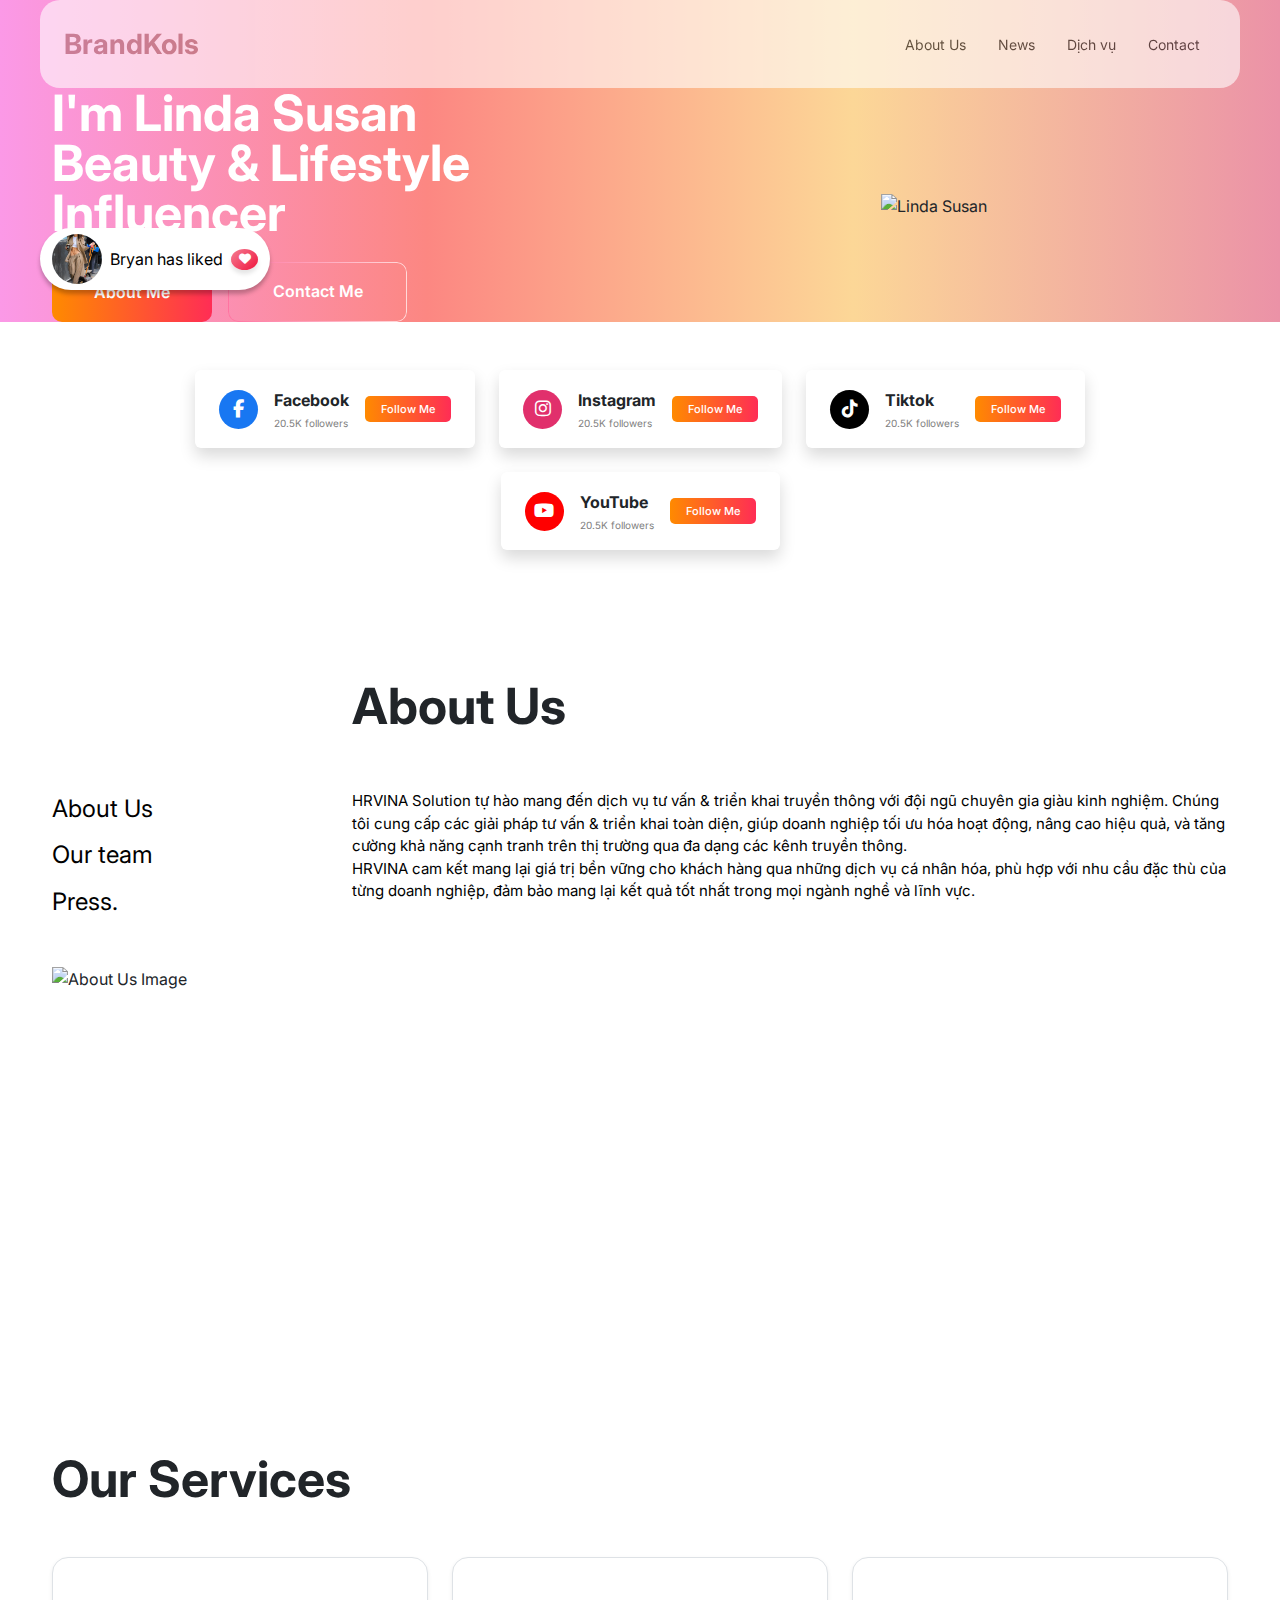
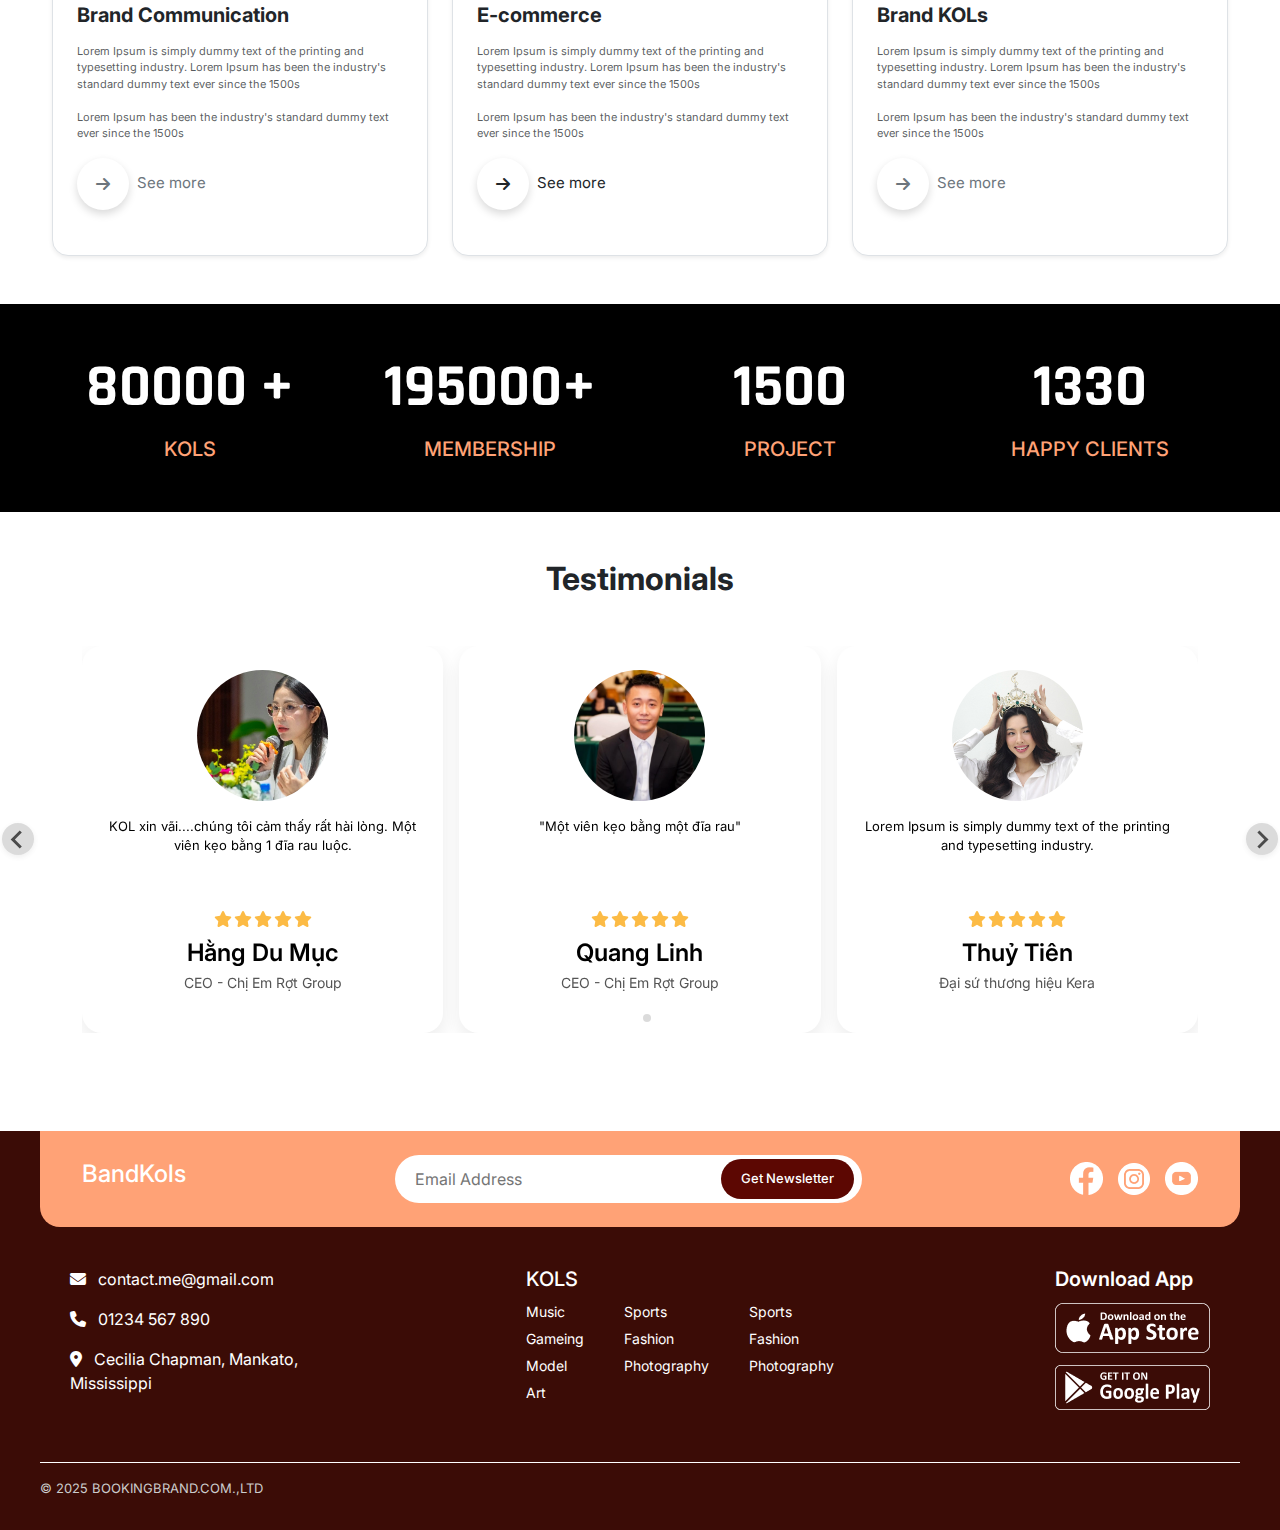
==== commit 93bb258d: "update fix bug" ====
--- a/index.html
+++ b/index.html
@@ -31,111 +31,99 @@
             href="https://cdn.jsdelivr.net/npm/@splidejs/splide@4.1.4/dist/css/splide.min.css"
         />
     </head>
-    <!-- Menu  -->
-    <nav class="bg-white d-flex justify-content-center color_background_header">
+    <body>
+        <!-- Menu  -->
+        <nav
+            class="bg-white d-flex justify-content-center color_background_header"
+        >
+            <div
+                class="navbar_top_header header-wrapper d-flex justify-content-between align-items-center px-4 w-100"
+            >
+                <!-- Logo -->
+                <div class="fw-bold logo-text">BrandKols</div>
+
+                <!-- Navigation (Desktop) -->
+                <ul class="nav d-none d-md-flex">
+                    <li class="nav-item">
+                        <a class="nav-link" href="./about.html">About Us</a>
+                    </li>
+                    <li class="nav-item">
+                        <a class="nav-link" href="#">News</a>
+                    </li>
+                    <li class="nav-item">
+                        <a class="nav-link" href="#">Dịch vụ</a>
+                    </li>
+                    <li class="nav-item">
+                        <a class="nav-link" href="#">Contact</a>
+                    </li>
+                </ul>
+
+                <!-- Hamburger (Mobile) -->
+                <button
+                    class="btn d-md-none"
+                    type="button"
+                    data-bs-toggle="offcanvas"
+                    data-bs-target="#mobileMenu"
+                    aria-controls="mobileMenu"
+                >
+                    <i class="fas fa-bars fa-lg"></i>
+                </button>
+            </div>
+        </nav>
+
+        <!-- Offcanvas menu (Mobile) -->
         <div
-            class="navbar_top_header header-wrapper d-flex justify-content-between align-items-center px-4 w-100"
+            class="offcanvas offcanvas-end text-bg-white"
+            tabindex="-1"
+            id="mobileMenu"
+            aria-labelledby="mobileMenuLabel"
         >
-            <!-- Logo -->
-            <div class="fw-bold logo-text">BrandKols</div>
-
-            <!-- Navigation (Desktop) -->
-            <ul class="nav d-none d-md-flex">
-                <li class="nav-item">
-                    <a class="nav-link" href="./about.html">About Us</a>
-                </li>
-                <li class="nav-item"><a class="nav-link" href="#">News</a></li>
-                <li class="nav-item">
-                    <a class="nav-link" href="#">Dịch vụ</a>
-                </li>
-                <li class="nav-item">
-                    <a class="nav-link" href="#">Contact</a>
-                </li>
-            </ul>
-
-            <!-- Hamburger (Mobile) -->
-            <button
-                class="btn d-md-none"
-                type="button"
-                data-bs-toggle="offcanvas"
-                data-bs-target="#mobileMenu"
-                aria-controls="mobileMenu"
+            <div class="offcanvas-header">
+                <h5 class="offcanvas-title fw-bold" id="mobileMenuLabel">
+                    Menu
+                </h5>
+                <button
+                    type="button"
+                    class="btn-close text-reset"
+                    data-bs-dismiss="offcanvas"
+                    aria-label="Close"
+                ></button>
+            </div>
+            <div class="offcanvas-body">
+                <ul class="nav flex-column">
+                    <li class="nav-item">
+                        <a class="nav-link text-dark fw-semibold" href="#"
+                            >About Us</a
+                        >
+                    </li>
+                    <li class="nav-item">
+                        <a class="nav-link text-dark fw-semibold" href="#"
+                            >News</a
+                        >
+                    </li>
+                    <li class="nav-item">
+                        <a class="nav-link text-dark fw-semibold" href="#"
+                            >Dịch vụ</a
+                        >
+                    </li>
+                    <li class="nav-item">
+                        <a class="nav-link text-dark fw-semibold" href="#"
+                            >Contact</a
+                        >
+                    </li>
+                </ul>
+            </div>
+        </div>
+
+        <!-- Banner Section -->
+        <section class="banner">
+            <div
+                class="sub_banner_home container d-flex align-items-center justify-content-between flex-wrap"
             >
-                <i class="fas fa-bars fa-lg"></i>
-            </button>
-        </div>
-    </nav>
-
-    <!-- Offcanvas menu (Mobile) -->
-    <div
-        class="offcanvas offcanvas-end text-bg-white"
-        tabindex="-1"
-        id="mobileMenu"
-        aria-labelledby="mobileMenuLabel"
-    >
-        <div class="offcanvas-header">
-            <h5 class="offcanvas-title fw-bold" id="mobileMenuLabel">Menu</h5>
-            <button
-                type="button"
-                class="btn-close text-reset"
-                data-bs-dismiss="offcanvas"
-                aria-label="Close"
-            ></button>
-        </div>
-        <div class="offcanvas-body">
-            <ul class="nav flex-column">
-                <li class="nav-item">
-                    <a class="nav-link text-dark fw-semibold" href="#"
-                        >About Us</a
-                    >
-                </li>
-                <li class="nav-item">
-                    <a class="nav-link text-dark fw-semibold" href="#">News</a>
-                </li>
-                <li class="nav-item">
-                    <a class="nav-link text-dark fw-semibold" href="#"
-                        >Dịch vụ</a
-                    >
-                </li>
-                <li class="nav-item">
-                    <a class="nav-link text-dark fw-semibold" href="#"
-                        >Contact</a
-                    >
-                </li>
-            </ul>
-        </div>
-    </div>
-
-    <!-- Banner Section -->
-    <section class="banner">
-        <div
-            class="sub_banner_home container d-flex align-items-center justify-content-between flex-wrap"
-        >
-            <div class="like-bubble like-bubble-1">
-                <img
-                    class="avatar"
-                    src="./images/client/home/user2.jpeg"
-                    alt="Bryan Avatar"
-                />
-                <span class="like-text">Bryan has liked</span>
-                <div class="like-heart">
-                    <i class="fas fa-heart"></i>
-                </div>
-            </div>
-            <div class="text-white" style="max-width: 690px">
-                <h1 class="fw-bold mb-4 title_banner">
-                    I'm Linda Susan<br />Beauty & Lifestyle<br />Influencer
-                </h1>
-                <div class="d-flex gap-3">
-                    <a href="#" class="btn btn-gradient">About Me</a>
-                    <a href="#" class="btn-outline-gradient">Contact Me</a>
-                </div>
-            </div>
-            <div class="col-lg-6 col-12 text-center position-relative">
-                <div class="like-bubble">
+                <div class="like-bubble like-bubble-1">
                     <img
                         class="avatar"
-                        src="./images/client/home/user1.jpeg"
+                        src="./images/client/home/user2.jpeg"
                         alt="Bryan Avatar"
                     />
                     <span class="like-text">Bryan has liked</span>
@@ -143,457 +131,498 @@
                         <i class="fas fa-heart"></i>
                     </div>
                 </div>
-
-                <div class="image_banner_container">
-                    <img
-                        src="./images/client/home/kol.png"
-                        alt="Linda Susan"
-                        class="banner_kol"
-                    />
-                </div>
-            </div>
-        </div>
-    </section>
-
-    <!-- Social Media Section -->
-    <section class="py-5 bg-white">
-        <div class="container d-flex justify-content-center gap-4 flex-wrap">
-            <!-- Facebook -->
+                <div class="text-white" style="max-width: 690px">
+                    <h1 class="fw-bold mb-4 title_banner">
+                        I'm Linda Susan<br />Beauty & Lifestyle<br />Influencer
+                    </h1>
+                    <div class="d-flex gap-3">
+                        <a href="#" class="btn btn-gradient">About Me</a>
+                        <a href="#" class="btn-outline-gradient">Contact Me</a>
+                    </div>
+                </div>
+                <div class="col-lg-6 col-12 text-center position-relative">
+                    <div class="like-bubble">
+                        <img
+                            class="avatar"
+                            src="./images/client/home/user1.jpeg"
+                            alt="Bryan Avatar"
+                        />
+                        <span class="like-text">Bryan has liked</span>
+                        <div class="like-heart">
+                            <i class="fas fa-heart"></i>
+                        </div>
+                    </div>
+
+                    <div class="image_banner_container">
+                        <img
+                            src="./images/client/home/kol.png"
+                            alt="Linda Susan"
+                            class="banner_kol"
+                        />
+                    </div>
+                </div>
+            </div>
+        </section>
+
+        <!-- Social Media Section -->
+        <section class="py-5 bg-white">
             <div
-                class="social-card shadow rounded px-4 py-3 d-flex align-items-center gap-3 bg-white"
+                class="container d-flex justify-content-center gap-4 flex-wrap"
             >
+                <!-- Facebook -->
                 <div
-                    class="social-icon d-flex align-items-center justify-content-center rounded-circle"
-                    style="background-color: #1877f2"
+                    class="social-card shadow rounded px-4 py-3 d-flex align-items-center gap-3 bg-white"
                 >
-                    <i class="fab fa-facebook-f text-white"></i>
-                </div>
-                <div class="flex-grow-1">
-                    <div class="fw-bold mb-1" style="font-size: 16px">
-                        Facebook
-                    </div>
-                    <div style="font-size: 10px; color: #808080">
-                        20.5K followers
-                    </div>
-                </div>
-                <button class="btn btn-follow px-3 py-1">Follow Me</button>
-            </div>
-
-            <!-- Instagram -->
-            <div
-                class="social-card shadow rounded px-4 py-3 d-flex align-items-center gap-3 bg-white"
-            >
+                    <div
+                        class="social-icon d-flex align-items-center justify-content-center rounded-circle"
+                        style="background-color: #1877f2"
+                    >
+                        <i class="fab fa-facebook-f text-white"></i>
+                    </div>
+                    <div class="flex-grow-1">
+                        <div class="fw-bold mb-1" style="font-size: 16px">
+                            Facebook
+                        </div>
+                        <div style="font-size: 10px; color: #808080">
+                            20.5K followers
+                        </div>
+                    </div>
+                    <button class="btn btn-follow px-3 py-1">Follow Me</button>
+                </div>
+
+                <!-- Instagram -->
                 <div
-                    class="social-icon d-flex align-items-center justify-content-center rounded-circle"
-                    style="background-color: #e1306c"
+                    class="social-card shadow rounded px-4 py-3 d-flex align-items-center gap-3 bg-white"
                 >
-                    <i class="fab fa-instagram text-white"></i>
-                </div>
-                <div class="flex-grow-1">
-                    <div class="fw-bold mb-1" style="font-size: 16px">
-                        Instagram
-                    </div>
-                    <div style="font-size: 10px; color: #808080">
-                        20.5K followers
-                    </div>
-                </div>
-                <button class="btn btn-follow px-3 py-1">Follow Me</button>
-            </div>
-
-            <!-- TikTok -->
-            <div
-                class="social-card shadow rounded px-4 py-3 d-flex align-items-center gap-3 bg-white"
-            >
+                    <div
+                        class="social-icon d-flex align-items-center justify-content-center rounded-circle"
+                        style="background-color: #e1306c"
+                    >
+                        <i class="fab fa-instagram text-white"></i>
+                    </div>
+                    <div class="flex-grow-1">
+                        <div class="fw-bold mb-1" style="font-size: 16px">
+                            Instagram
+                        </div>
+                        <div style="font-size: 10px; color: #808080">
+                            20.5K followers
+                        </div>
+                    </div>
+                    <button class="btn btn-follow px-3 py-1">Follow Me</button>
+                </div>
+
+                <!-- TikTok -->
                 <div
-                    class="social-icon d-flex align-items-center justify-content-center rounded-circle"
-                    style="background-color: #000000"
+                    class="social-card shadow rounded px-4 py-3 d-flex align-items-center gap-3 bg-white"
                 >
-                    <i class="fab fa-tiktok text-white"></i>
-                </div>
-                <div class="flex-grow-1">
-                    <div class="fw-bold mb-1" style="font-size: 16px">
-                        Tiktok
-                    </div>
-                    <div style="font-size: 10px; color: #808080">
-                        20.5K followers
-                    </div>
-                </div>
-                <button class="btn btn-follow px-3 py-1">Follow Me</button>
-            </div>
-
-            <!-- YouTube -->
-            <div
-                class="social-card shadow rounded px-4 py-3 d-flex align-items-center gap-3 bg-white"
-            >
+                    <div
+                        class="social-icon d-flex align-items-center justify-content-center rounded-circle"
+                        style="background-color: #000000"
+                    >
+                        <i class="fab fa-tiktok text-white"></i>
+                    </div>
+                    <div class="flex-grow-1">
+                        <div class="fw-bold mb-1" style="font-size: 16px">
+                            Tiktok
+                        </div>
+                        <div style="font-size: 10px; color: #808080">
+                            20.5K followers
+                        </div>
+                    </div>
+                    <button class="btn btn-follow px-3 py-1">Follow Me</button>
+                </div>
+
+                <!-- YouTube -->
                 <div
-                    class="social-icon d-flex align-items-center justify-content-center rounded-circle"
-                    style="background-color: #ff0000"
+                    class="social-card shadow rounded px-4 py-3 d-flex align-items-center gap-3 bg-white"
                 >
-                    <i class="fab fa-youtube text-white"></i>
-                </div>
-                <div class="flex-grow-1">
-                    <div class="fw-bold mb-1" style="font-size: 16px">
-                        YouTube
-                    </div>
-                    <div style="font-size: 10px; color: #808080">
-                        20.5K followers
-                    </div>
-                </div>
-                <button class="btn btn-follow px-3 py-1">Follow Me</button>
-            </div>
-        </div>
-    </section>
-
-    <!-- About Section -->
-    <section class="py-5 bg-white">
-        <div class="container container_home">
-            <!-- Title lên trên toàn bộ -->
-            <div class="row">
-                <div class="col-12">
-                    <h2
-                        class="fw-bold mb-4 title_about"
-                        style="font-size: 50px"
+                    <div
+                        class="social-icon d-flex align-items-center justify-content-center rounded-circle"
+                        style="background-color: #ff0000"
                     >
-                        About Us
-                    </h2>
-                </div>
-            </div>
-
-            <div class="row">
-                <!-- Sidebar Text Left -->
-                <div class="col-md-3 mb-4 mb-md-0">
-                    <div class="about-sidebar-text">
-                        <p class="mb-2">About Us</p>
-                        <p class="mb-2">Our team</p>
-                        <p class="mb-0">Press.</p>
-                    </div>
-                </div>
-
-                <!-- Content Right -->
-                <div class="col-md-9">
-                    <p class="mb-4" style="font-size: 15px; color: #000">
-                        HRVINA Solution tự hào mang đến dịch vụ tư vấn &amp;
-                        triển khai truyền thông với đội ngũ chuyên gia giàu kinh
-                        nghiệm. Chúng tôi cung cấp các giải pháp tư vấn &amp;
-                        triển khai toàn diện, giúp doanh nghiệp tối ưu hóa hoạt
-                        động, nâng cao hiệu quả, và tăng cường khả năng cạnh
-                        tranh trên thị trường qua đa dạng các kênh truyền thông.
-                        <br />
-                        HRVINA cam kết mang lại giá trị bền vững cho khách hàng
-                        qua những dịch vụ cá nhân hóa, phù hợp với nhu cầu đặc
-                        thù của từng doanh nghiệp, đảm bảo mang lại kết quả tốt
-                        nhất trong mọi ngành nghề và lĩnh vực.
-                    </p>
-                </div>
-
-                <div class="col-12">
-                    <img
-                        src="https://s3-alpha-sig.figma.com/img/ba74/3aff/f678697fcba863fe4411a57c6e38a514?Expires=1745798400&Key-Pair-Id=APKAQ4GOSFWCW27IBOMQ&Signature=Lo4QuohVaTyLdgjmE0UCAvsuoHHWmlbDdpWrbuQy6jIqQPmi07xOGeUFjFyzWnutqctYWrr8S89gPOhdlwSMHkicNh2QRIj278FguVv9rBLq82-7EhKbW~nOjTUVV0WBbpgcPv1z~[base64]"
-                        alt="About Us Image"
-                        class="about-us-img"
-                    />
-                </div>
-            </div>
-        </div>
-    </section>
-
-    <!-- Our Services   -->
-    <section class="py-5 bg-white">
-        <div class="container container_home">
-            <h2 class="fw-bold mb-5" style="font-size: 50px">Our Services</h2>
-            <div class="row g-4">
-                <!-- Card 1 -->
-                <div class="col-md-4">
-                    <div
-                        class="service-card p-4 h-100 shadow-sm rounded-4 border"
-                    >
-                        <h5 class="fw-bold mb-3" style="font-size: 20px">
-                            Brand Communication
-                        </h5>
-                        <p class="text-muted mb-3" style="font-size: 11px">
-                            Lorem Ipsum is simply dummy text of the printing and
-                            typesetting industry. Lorem Ipsum has been the
-                            industry's standard dummy text ever since the 1500s
+                        <i class="fab fa-youtube text-white"></i>
+                    </div>
+                    <div class="flex-grow-1">
+                        <div class="fw-bold mb-1" style="font-size: 16px">
+                            YouTube
+                        </div>
+                        <div style="font-size: 10px; color: #808080">
+                            20.5K followers
+                        </div>
+                    </div>
+                    <button class="btn btn-follow px-3 py-1">Follow Me</button>
+                </div>
+            </div>
+        </section>
+
+        <!-- About Section -->
+        <section class="py-5 bg-white">
+            <div class="container container_home">
+                <!-- Title lên trên toàn bộ -->
+                <div class="row">
+                    <div class="col-12">
+                        <h2
+                            class="fw-bold mb-4 title_about"
+                            style="font-size: 50px"
+                        >
+                            About Us
+                        </h2>
+                    </div>
+                </div>
+
+                <div class="row">
+                    <!-- Sidebar Text Left -->
+                    <div class="col-md-3 mb-4 mb-md-0">
+                        <div class="about-sidebar-text">
+                            <p class="mb-2">About Us</p>
+                            <p class="mb-2">Our team</p>
+                            <p class="mb-0">Press.</p>
+                        </div>
+                    </div>
+
+                    <!-- Content Right -->
+                    <div class="col-md-9">
+                        <p class="mb-4" style="font-size: 15px; color: #000">
+                            HRVINA Solution tự hào mang đến dịch vụ tư vấn &amp;
+                            triển khai truyền thông với đội ngũ chuyên gia giàu
+                            kinh nghiệm. Chúng tôi cung cấp các giải pháp tư vấn
+                            &amp; triển khai toàn diện, giúp doanh nghiệp tối ưu
+                            hóa hoạt động, nâng cao hiệu quả, và tăng cường khả
+                            năng cạnh tranh trên thị trường qua đa dạng các kênh
+                            truyền thông.
                             <br />
-                            <br />
-                            Lorem Ipsum has been the industry's standard dummy
-                            text ever since the 1500s
+                            HRVINA cam kết mang lại giá trị bền vững cho khách
+                            hàng qua những dịch vụ cá nhân hóa, phù hợp với nhu
+                            cầu đặc thù của từng doanh nghiệp, đảm bảo mang lại
+                            kết quả tốt nhất trong mọi ngành nghề và lĩnh vực.
                         </p>
-                        <div class="d-flex align-items-center gap-2">
-                            <div class="icon-circle">
-                                <i
-                                    class="fa-solid fa-arrow-right text-secondary"
-                                ></i>
+                    </div>
+
+                    <div class="col-12">
+                        <img
+                            src="https://s3-alpha-sig.figma.com/img/ba74/3aff/f678697fcba863fe4411a57c6e38a514?Expires=1745798400&Key-Pair-Id=APKAQ4GOSFWCW27IBOMQ&Signature=Lo4QuohVaTyLdgjmE0UCAvsuoHHWmlbDdpWrbuQy6jIqQPmi07xOGeUFjFyzWnutqctYWrr8S89gPOhdlwSMHkicNh2QRIj278FguVv9rBLq82-7EhKbW~nOjTUVV0WBbpgcPv1z~[base64]"
+                            alt="About Us Image"
+                            class="about-us-img"
+                        />
+                    </div>
+                </div>
+            </div>
+        </section>
+
+        <!-- Our Services   -->
+        <section class="py-5 bg-white">
+            <div class="container container_home">
+                <h2 class="fw-bold mb-5" style="font-size: 50px">
+                    Our Services
+                </h2>
+                <div class="row g-4">
+                    <!-- Card 1 -->
+                    <div class="col-md-4">
+                        <div
+                            class="service-card p-4 h-100 shadow-sm rounded-4 border"
+                        >
+                            <h5 class="fw-bold mb-3" style="font-size: 20px">
+                                Brand Communication
+                            </h5>
+                            <p class="text-muted mb-3" style="font-size: 11px">
+                                Lorem Ipsum is simply dummy text of the printing
+                                and typesetting industry. Lorem Ipsum has been
+                                the industry's standard dummy text ever since
+                                the 1500s
+                                <br />
+                                <br />
+                                Lorem Ipsum has been the industry's standard
+                                dummy text ever since the 1500s
+                            </p>
+                            <div class="d-flex align-items-center gap-2">
+                                <div class="icon-circle">
+                                    <i
+                                        class="fa-solid fa-arrow-right text-secondary"
+                                    ></i>
+                                </div>
+                                <span
+                                    class="text-secondary"
+                                    style="font-size: 15px"
+                                    >See more</span
+                                >
                             </div>
-                            <span class="text-secondary" style="font-size: 15px"
-                                >See more</span
-                            >
-                        </div>
-                    </div>
-                </div>
-
-                <!-- Card 2 - Highlight -->
-                <div class="col-md-4">
-                    <div
-                        class="service-card p-4 h-100 shadow-sm rounded-4 border"
-                    >
-                        <h5 class="fw-bold mb-3" style="font-size: 20px">
-                            E-commerce
-                        </h5>
-                        <p class="text-muted mb-3" style="font-size: 11px">
-                            Lorem Ipsum is simply dummy text of the printing and
-                            typesetting industry. Lorem Ipsum has been the
-                            industry's standard dummy text ever since the 1500s
-                            <br />
-                            <br />
-                            Lorem Ipsum has been the industry's standard dummy
-                            text ever since the 1500s
+                        </div>
+                    </div>
+
+                    <!-- Card 2 - Highlight -->
+                    <div class="col-md-4">
+                        <div
+                            class="service-card p-4 h-100 shadow-sm rounded-4 border"
+                        >
+                            <h5 class="fw-bold mb-3" style="font-size: 20px">
+                                E-commerce
+                            </h5>
+                            <p class="text-muted mb-3" style="font-size: 11px">
+                                Lorem Ipsum is simply dummy text of the printing
+                                and typesetting industry. Lorem Ipsum has been
+                                the industry's standard dummy text ever since
+                                the 1500s
+                                <br />
+                                <br />
+                                Lorem Ipsum has been the industry's standard
+                                dummy text ever since the 1500s
+                            </p>
+                            <div class="d-flex align-items-center gap-2">
+                                <div class="icon-circle bg-white">
+                                    <i
+                                        class="fa-solid fa-arrow-right text-dark"
+                                    ></i>
+                                </div>
+                                <span class="text-dark" style="font-size: 15px"
+                                    >See more</span
+                                >
+                            </div>
+                        </div>
+                    </div>
+
+                    <!-- Card 3 -->
+                    <div class="col-md-4">
+                        <div
+                            class="service-card p-4 h-100 shadow-sm rounded-4 border"
+                        >
+                            <h5 class="fw-bold mb-3" style="font-size: 20px">
+                                Brand KOLs
+                            </h5>
+                            <p class="text-muted mb-3" style="font-size: 11px">
+                                Lorem Ipsum is simply dummy text of the printing
+                                and typesetting industry. Lorem Ipsum has been
+                                the industry's standard dummy text ever since
+                                the 1500s
+                                <br />
+                                <br />
+                                Lorem Ipsum has been the industry's standard
+                                dummy text ever since the 1500s
+                            </p>
+                            <div class="d-flex align-items-center gap-2">
+                                <div class="icon-circle">
+                                    <i
+                                        class="fa-solid fa-arrow-right text-secondary"
+                                    ></i>
+                                </div>
+                                <span
+                                    class="text-secondary"
+                                    style="font-size: 15px"
+                                    >See more</span
+                                >
+                            </div>
+                        </div>
+                    </div>
+                </div>
+            </div>
+        </section>
+        <!-- Stat Counter Section -->
+        <section class="stat-section py-5">
+            <div class="container container-desktop">
+                <div class="row text-center text-white">
+                    <div class="col-md-3">
+                        <h2 class="stat-number font_rajdhani">80000 +</h2>
+                        <p class="stat-label">KOLS</p>
+                    </div>
+                    <div class="col-md-3">
+                        <h2 class="stat-number font_rajdhani">195000+</h2>
+                        <p class="stat-label">MEMBERSHIP</p>
+                    </div>
+                    <div class="col-md-3">
+                        <h2 class="stat-number font_rajdhani">1500</h2>
+                        <p class="stat-label">PROJECT</p>
+                    </div>
+                    <div class="col-md-3">
+                        <h2 class="stat-number font_rajdhani">1330</h2>
+                        <p class="stat-label">HAPPY CLIENTS</p>
+                    </div>
+                </div>
+            </div>
+        </section>
+        <!-- Testimonial  -->
+        <section class="testimonial-section py-5 bg-white">
+            <div class="container">
+                <h2 class="text-center fw-bold mb-5">Testimonials</h2>
+                <div class="splide" id="testimonial-carousel">
+                    <div class="splide__track">
+                        <ul class="splide__list">
+                            <li class="splide__slide">
+                                <div class="testimonial-card p-4 text-center">
+                                    <img
+                                        src="./images/client/home/testimonial/user1.jpeg"
+                                        alt="avatar"
+                                        class="testimonial-avatar mb-3"
+                                    />
+                                    <p class="testimonial-content">
+                                        KOL xin vãi....chúng tôi cảm thấy rất
+                                        hài lòng. Một viên kẹo bằng 1 đĩa rau
+                                        luộc.
+                                    </p>
+                                    <div class="testimonial-stars mb-2">
+                                        <i class="fas fa-star"></i
+                                        ><i class="fas fa-star"></i
+                                        ><i class="fas fa-star"></i
+                                        ><i class="fas fa-star"></i
+                                        ><i class="fas fa-star"></i>
+                                    </div>
+                                    <h5 class="testimonial-name">
+                                        Hằng Du Mục
+                                    </h5>
+                                    <p class="testimonial-role">
+                                        CEO - Chị Em Rợt Group
+                                    </p>
+                                </div>
+                            </li>
+                            <li class="splide__slide">
+                                <div class="testimonial-card p-4 text-center">
+                                    <img
+                                        src="./images/client/home/testimonial/user2.png"
+                                        alt="avatar"
+                                        class="testimonial-avatar mb-3"
+                                    />
+                                    <p class="testimonial-content">
+                                        "Một viên kẹo bằng một đĩa rau"
+                                    </p>
+                                    <div class="testimonial-stars mb-2">
+                                        <i class="fas fa-star"></i
+                                        ><i class="fas fa-star"></i
+                                        ><i class="fas fa-star"></i
+                                        ><i class="fas fa-star"></i
+                                        ><i class="fas fa-star"></i>
+                                    </div>
+                                    <h5 class="testimonial-name">Quang Linh</h5>
+                                    <p class="testimonial-role">
+                                        CEO - Chị Em Rợt Group
+                                    </p>
+                                </div>
+                            </li>
+                            <li class="splide__slide">
+                                <div class="testimonial-card p-4 text-center">
+                                    <img
+                                        src="./images/client/home/testimonial/user3.jpeg"
+                                        alt="avatar"
+                                        class="testimonial-avatar mb-3"
+                                    />
+                                    <p class="testimonial-content">
+                                        Lorem Ipsum is simply dummy text of the
+                                        printing and typesetting industry.
+                                    </p>
+                                    <div class="testimonial-stars mb-2">
+                                        <i class="fas fa-star"></i
+                                        ><i class="fas fa-star"></i
+                                        ><i class="fas fa-star"></i
+                                        ><i class="fas fa-star"></i
+                                        ><i class="fas fa-star"></i>
+                                    </div>
+                                    <h5 class="testimonial-name">Thuỷ Tiên</h5>
+                                    <p class="testimonial-role">
+                                        Đại sứ thương hiệu Kera
+                                    </p>
+                                </div>
+                            </li>
+                            <li class="splide__slide">
+                                <div class="testimonial-card p-4 text-center">
+                                    <img
+                                        src="./images/client/home/testimonial/odp.jpeg"
+                                        alt="avatar"
+                                        class="testimonial-avatar mb-3"
+                                    />
+                                    <p class="testimonial-content">
+                                        Lorem Ipsum is simply dummy text of the
+                                        printing and typesetting industry.
+                                    </p>
+                                    <div class="testimonial-stars mb-2">
+                                        <i class="fas fa-star"></i
+                                        ><i class="fas fa-star"></i
+                                        ><i class="fas fa-star"></i
+                                        ><i class="fas fa-star"></i
+                                        ><i class="fas fa-star"></i>
+                                    </div>
+                                    <h5 class="testimonial-name">Ôn Dĩ Phàm</h5>
+                                    <p class="testimonial-role">OP</p>
+                                </div>
+                            </li>
+                        </ul>
+                    </div>
+                </div>
+            </div>
+        </section>
+        <!-- Footer -->
+        <footer class="footer">
+            <div class="border_footer">
+                <div class="newsletter-bar">
+                    <div class="newsletter-content container">
+                        <h4>BandKols</h4>
+                        <div class="newsletter-form">
+                            <input type="email" placeholder="Email Address" />
+                            <button class="btn-newsletter">
+                                Get Newsletter
+                            </button>
+                        </div>
+                        <div class="social-icons">
+                            <img src="images/client/footers/fb.png" alt="" />
+                            <img src="images/client/footers/ig.png" alt="" />
+                            <img src="images/client/footers/yt.png" alt="" />
+                        </div>
+                    </div>
+                </div>
+
+                <div class="footer-main container">
+                    <div class="footer-contact">
+                        <p>
+                            <i class="fas fa-envelope"></i> contact.me@gmail.com
                         </p>
-                        <div class="d-flex align-items-center gap-2">
-                            <div class="icon-circle bg-white">
-                                <i
-                                    class="fa-solid fa-arrow-right text-dark"
-                                ></i>
+                        <p><i class="fas fa-phone"></i> 01234 567 890</p>
+                        <p>
+                            <i class="fas fa-map-marker-alt"></i> Cecilia
+                            Chapman, Mankato, Mississippi
+                        </p>
+                    </div>
+                    <div class="footer-links-container">
+                        <div class="footer-links">
+                            <h5>KOLS</h5>
+                            <div class="link-columns">
+                                <ul>
+                                    <li>Music</li>
+                                    <li>Gameing</li>
+                                    <li>Model</li>
+                                    <li>Art</li>
+                                </ul>
+                                <ul>
+                                    <li>Sports</li>
+                                    <li>Fashion</li>
+                                    <li>Photography</li>
+                                </ul>
+                                <ul>
+                                    <li>Sports</li>
+                                    <li>Fashion</li>
+                                    <li>Photography</li>
+                                </ul>
                             </div>
-                            <span class="text-dark" style="font-size: 15px"
-                                >See more</span
-                            >
-                        </div>
-                    </div>
-                </div>
-
-                <!-- Card 3 -->
-                <div class="col-md-4">
-                    <div
-                        class="service-card p-4 h-100 shadow-sm rounded-4 border"
-                    >
-                        <h5 class="fw-bold mb-3" style="font-size: 20px">
-                            Brand KOLs
-                        </h5>
-                        <p class="text-muted mb-3" style="font-size: 11px">
-                            Lorem Ipsum is simply dummy text of the printing and
-                            typesetting industry. Lorem Ipsum has been the
-                            industry's standard dummy text ever since the 1500s
-                            <br />
-                            <br />
-                            Lorem Ipsum has been the industry's standard dummy
-                            text ever since the 1500s
-                        </p>
-                        <div class="d-flex align-items-center gap-2">
-                            <div class="icon-circle">
-                                <i
-                                    class="fa-solid fa-arrow-right text-secondary"
-                                ></i>
-                            </div>
-                            <span class="text-secondary" style="font-size: 15px"
-                                >See more</span
-                            >
-                        </div>
-                    </div>
-                </div>
-            </div>
-        </div>
-    </section>
-    <!-- Stat Counter Section -->
-    <section class="stat-section py-5">
-        <div class="container">
-            <div class="row text-center text-white">
-                <div class="col-md-3">
-                    <h2 class="stat-number font_rajdhani">80000 +</h2>
-                    <p class="stat-label">KOLS</p>
-                </div>
-                <div class="col-md-3">
-                    <h2 class="stat-number font_rajdhani">195000+</h2>
-                    <p class="stat-label">MEMBERSHIP</p>
-                </div>
-                <div class="col-md-3">
-                    <h2 class="stat-number font_rajdhani">1500</h2>
-                    <p class="stat-label">PROJECT</p>
-                </div>
-                <div class="col-md-3">
-                    <h2 class="stat-number font_rajdhani">1330</h2>
-                    <p class="stat-label">HAPPY CLIENTS</p>
-                </div>
-            </div>
-        </div>
-    </section>
-    <!-- Testimonial  -->
-    <section class="testimonial-section py-5 bg-white">
-        <div class="container">
-            <h2 class="text-center fw-bold mb-5">Testimonials</h2>
-            <div class="splide" id="testimonial-carousel">
-                <div class="splide__track">
-                    <ul class="splide__list">
-                        <li class="splide__slide">
-                            <div class="testimonial-card p-4 text-center">
-                                <img
-                                    src="./images/client/home/testimonial/user1.jpeg"
-                                    alt="avatar"
-                                    class="testimonial-avatar mb-3"
-                                />
-                                <p class="testimonial-content">
-                                    KOL xin vãi....chúng tôi cảm thấy rất hài
-                                    lòng. Một viên kẹo bằng 1 đĩa rau luộc.
-                                </p>
-                                <div class="testimonial-stars mb-2">
-                                    <i class="fas fa-star"></i
-                                    ><i class="fas fa-star"></i
-                                    ><i class="fas fa-star"></i
-                                    ><i class="fas fa-star"></i
-                                    ><i class="fas fa-star"></i>
-                                </div>
-                                <h5 class="testimonial-name">Hằng Du Mục</h5>
-                                <p class="testimonial-role">
-                                    CEO - Chị Em Rợt Group
-                                </p>
-                            </div>
-                        </li>
-                        <li class="splide__slide">
-                            <div class="testimonial-card p-4 text-center">
-                                <img
-                                    src="./images/client/home/testimonial/user2.png"
-                                    alt="avatar"
-                                    class="testimonial-avatar mb-3"
-                                />
-                                <p class="testimonial-content">
-                                    "Một viên kẹo bằng một đĩa rau"
-                                </p>
-                                <div class="testimonial-stars mb-2">
-                                    <i class="fas fa-star"></i
-                                    ><i class="fas fa-star"></i
-                                    ><i class="fas fa-star"></i
-                                    ><i class="fas fa-star"></i
-                                    ><i class="fas fa-star"></i>
-                                </div>
-                                <h5 class="testimonial-name">Quang Linh</h5>
-                                <p class="testimonial-role">
-                                    CEO - Chị Em Rợt Group
-                                </p>
-                            </div>
-                        </li>
-                        <li class="splide__slide">
-                            <div class="testimonial-card p-4 text-center">
-                                <img
-                                    src="./images/client/home/testimonial/user3.jpeg"
-                                    alt="avatar"
-                                    class="testimonial-avatar mb-3"
-                                />
-                                <p class="testimonial-content">
-                                    Lorem Ipsum is simply dummy text of the
-                                    printing and typesetting industry.
-                                </p>
-                                <div class="testimonial-stars mb-2">
-                                    <i class="fas fa-star"></i
-                                    ><i class="fas fa-star"></i
-                                    ><i class="fas fa-star"></i
-                                    ><i class="fas fa-star"></i
-                                    ><i class="fas fa-star"></i>
-                                </div>
-                                <h5 class="testimonial-name">Thuỷ Tiên</h5>
-                                <p class="testimonial-role">
-                                    Đại sứ thương hiệu Kera
-                                </p>
-                            </div>
-                        </li>
-                        <li class="splide__slide">
-                            <div class="testimonial-card p-4 text-center">
-                                <img
-                                    src="./images/client/home/testimonial/odp.jpeg"
-                                    alt="avatar"
-                                    class="testimonial-avatar mb-3"
-                                />
-                                <p class="testimonial-content">
-                                    Lorem Ipsum is simply dummy text of the
-                                    printing and typesetting industry.
-                                </p>
-                                <div class="testimonial-stars mb-2">
-                                    <i class="fas fa-star"></i
-                                    ><i class="fas fa-star"></i
-                                    ><i class="fas fa-star"></i
-                                    ><i class="fas fa-star"></i
-                                    ><i class="fas fa-star"></i>
-                                </div>
-                                <h5 class="testimonial-name">Ôn Dĩ Phàm</h5>
-                                <p class="testimonial-role">OP</p>
-                            </div>
-                        </li>
-                    </ul>
-                </div>
-            </div>
-        </div>
-    </section>
-    <!-- Footer -->
-    <footer class="footer">
-        <div class="border_footer">
-            <div class="newsletter-bar">
-                <div class="newsletter-content container">
-                    <h4>BandKols</h4>
-                    <div class="newsletter-form">
-                        <input type="email" placeholder="Email Address" />
-                        <button class="btn-newsletter">Get Newsletter</button>
-                    </div>
-                    <div class="social-icons">
-                        <img src="images/client/footers/fb.png" alt="" />
-                        <img src="images/client/footers/ig.png" alt="" />
-                        <img src="images/client/footers/yt.png" alt="" />
-                    </div>
-                </div>
-            </div>
-
-            <div class="footer-main container">
-                <div class="footer-contact">
-                    <p><i class="fas fa-envelope"></i> contact.me@gmail.com</p>
-                    <p><i class="fas fa-phone"></i> 01234 567 890</p>
-                    <p>
-                        <i class="fas fa-map-marker-alt"></i> Cecilia Chapman,
-                        Mankato, Mississippi
-                    </p>
-                </div>
-                <div class="footer-links-container">
-                    <div class="footer-links">
-                        <h5>KOLS</h5>
-                        <div class="link-columns">
-                            <ul>
-                                <li>Music</li>
-                                <li>Gameing</li>
-                                <li>Model</li>
-                                <li>Art</li>
-                            </ul>
-                            <ul>
-                                <li>Sports</li>
-                                <li>Fashion</li>
-                                <li>Photography</li>
-                            </ul>
-                            <ul>
-                                <li>Sports</li>
-                                <li>Fashion</li>
-                                <li>Photography</li>
-                            </ul>
-                        </div>
-                    </div>
-                    <div class="footer-app">
-                        <h5>Download App</h5>
-                        <img
-                            src="images/client/footers/appstore.png"
-                            alt="App Store"
-                            class="store-btn"
-                        />
-                        <img
-                            src="images/client/footers/google_play.png"
-                            alt="Google Play"
-                            class="store-btn"
-                        />
-                    </div>
-                </div>
-            </div>
-
-            <div class="footer-bottom">
-                <p>© 2025 BOOKINGBRAND.COM.,LTD</p>
-            </div>
-        </div>
-    </footer>
-    <!-- Scripts -->
-    <script src="https://cdn.jsdelivr.net/npm/@splidejs/splide@4.1.4/dist/js/splide.min.js"></script>
-    <script src="js/home.js"></script>
-    <script src="https://cdn.jsdelivr.net/npm/bootstrap@5.3.3/dist/js/bootstrap.bundle.min.js"></script>
+                        </div>
+                        <div class="footer-app">
+                            <h5>Download App</h5>
+                            <img
+                                src="images/client/footers/appstore.png"
+                                alt="App Store"
+                                class="store-btn"
+                            />
+                            <img
+                                src="images/client/footers/google_play.png"
+                                alt="Google Play"
+                                class="store-btn"
+                            />
+                        </div>
+                    </div>
+                </div>
+
+                <div class="footer-bottom">
+                    <p>© 2025 BOOKINGBRAND.COM.,LTD</p>
+                </div>
+            </div>
+        </footer>
+        <!-- Scripts -->
+        <script src="https://cdn.jsdelivr.net/npm/@splidejs/splide@4.1.4/dist/js/splide.min.js"></script>
+        <script src="js/home.js"></script>
+        <script src="https://cdn.jsdelivr.net/npm/bootstrap@5.3.3/dist/js/bootstrap.bundle.min.js"></script>
+    </body>
 </html>
--- a/css/style.css
+++ b/css/style.css
@@ -303,12 +303,6 @@
     transition: background-color 0.3s ease;
 }
 
-.service-card:hover {
-    cursor: pointer;
-    background-color: #ffa276;
-    transform: translateY(-4px);
-    border-color: transparent;
-}
 
 .service-card:hover h5,
 .service-card:hover p,
--- a/css/home.css
+++ b/css/home.css
@@ -92,6 +92,12 @@
     justify-content: center; /* căn giữa nội dung theo chiều dọc */
     border: 1px solid #dee2e6; /* optional: nếu bạn muốn có viền */
 }
+.service-card:hover {
+    cursor: pointer;
+    background-color: #ffa276;
+    transform: translateY(-4px);
+    border-color: transparent;
+}
 
 @media (max-width: 768px) {
     .splide__arrow--prev {
